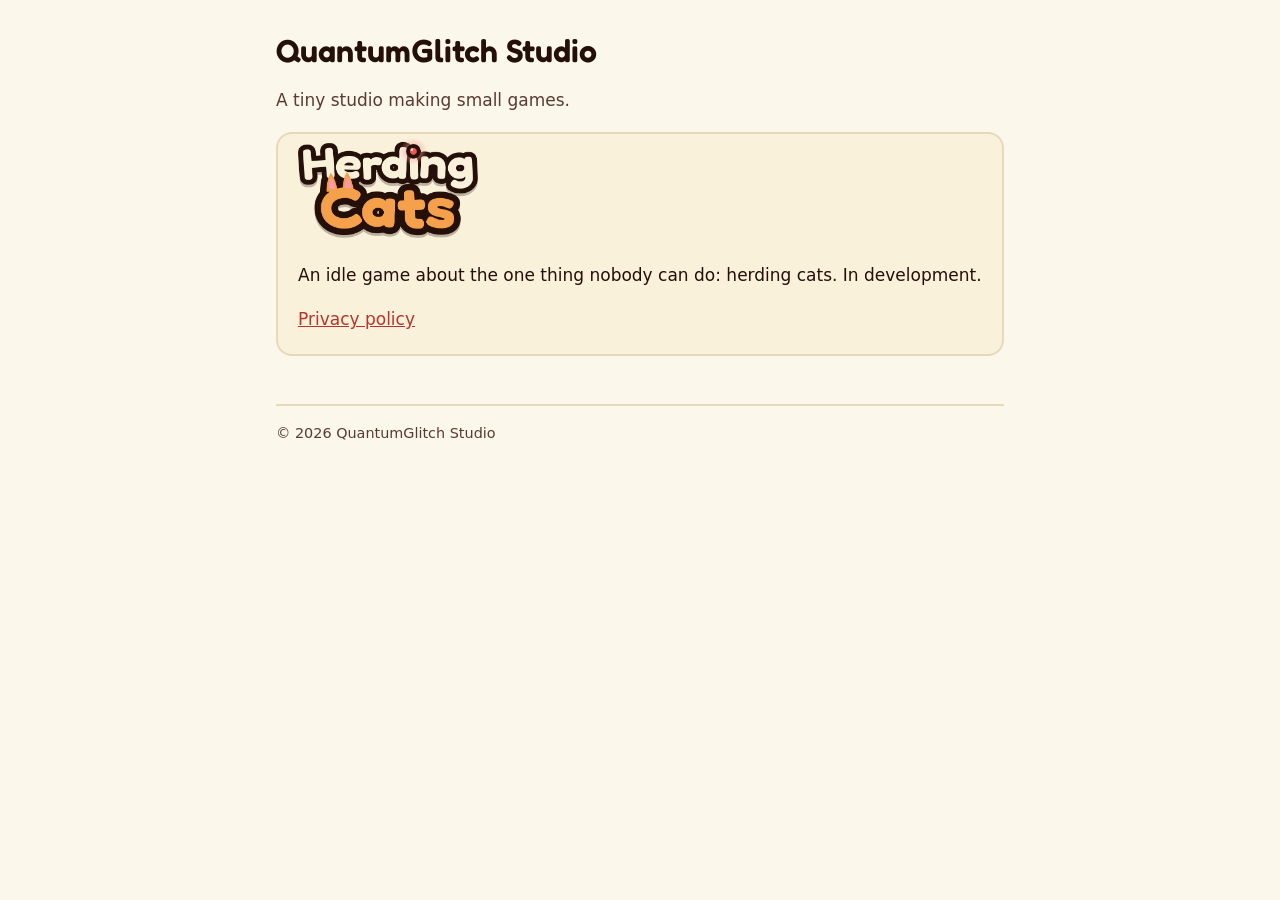
==== index.html @ 4d409274 "Studio page and the Herding Cats privacy policy Copied from site/ of the game repository. Static fil" ====
<!doctype html>
<html lang="en">
<head>
<meta charset="utf-8">
<meta name="viewport" content="width=device-width, initial-scale=1">
<title>QuantumGlitch Studio</title>
<meta name="description" content="QuantumGlitch Studio makes small, cozy games. Now: Herding Cats.">
<link rel="icon" type="image/png" href="assets/img/favicon-64.png">
<link rel="apple-touch-icon" href="assets/img/apple-touch-icon.png">
<link rel="stylesheet" href="assets/site.css">
</head>
<body>
<div class="wrap">
  <h1>QuantumGlitch Studio</h1>
  <p class="muted">A tiny studio making small games.</p>

  <div class="card">
    <header class="site">
      <img src="assets/img/herding-cats-logo-640.png" alt="Herding Cats" width="180" height="100">
    </header>
    <p>An idle game about the one thing nobody can do: herding cats. In development.</p>
    <p><a href="herding-cats/privacy/">Privacy policy</a></p>
  </div>

  <footer class="site">© 2026 QuantumGlitch Studio</footer>
</div>
</body>
</html>
---- assets/site.css ----
/* QuantumGlitch Studio site: palette from docs/style-bible.md (ink, cream, warm background, laser red) */
@font-face {
  font-family: "Fredoka";
  src: url("fonts/Fredoka-SemiBold.ttf") format("truetype");
  font-weight: 600;
  font-display: swap;
}

:root {
  --ink: #250F09;
  --ink-soft: #5b3a30;
  --bg: #FBF7EB;
  --panel: #F9F1DA;
  --line: #e8d9b8;
  --laser: #FA534E;
  --link: #b8322e;
}

@media (prefers-color-scheme: dark) {
  :root {
    --ink: #f6ead2;
    --ink-soft: #d8c4a4;
    --bg: #1f1512;
    --panel: #2b1e19;
    --line: #4a362c;
    --link: #ff8f86;
  }
}

* { box-sizing: border-box; }

html { -webkit-text-size-adjust: 100%; }

body {
  margin: 0;
  background: var(--bg);
  color: var(--ink);
  font: 17px/1.6 system-ui, -apple-system, "Segoe UI", Roboto, "Helvetica Neue", Arial, sans-serif;
}

.wrap { max-width: 760px; margin: 0 auto; padding: 32px 16px 64px; }

header.site { display: flex; align-items: center; gap: 16px; margin-bottom: 24px; flex-wrap: wrap; }
header.site img { width: 180px; height: auto; display: block; }
header.site .studio { font-family: "Fredoka", system-ui, sans-serif; font-weight: 600; color: var(--ink-soft); }

h1, h2 { font-family: "Fredoka", system-ui, sans-serif; font-weight: 600; line-height: 1.2; }
h1 { font-size: 2rem; margin: 0 0 4px; }
h2 { font-size: 1.3rem; margin: 32px 0 8px; }
h2::before { content: ""; display: inline-block; width: 10px; height: 10px; border-radius: 50%; background: var(--laser); box-shadow: 0 0 8px var(--laser); margin-right: 10px; vertical-align: middle; }

p, li { overflow-wrap: anywhere; }
a { color: var(--link); }
.muted { color: var(--ink-soft); }
.card { background: var(--panel); border: 2px solid var(--line); border-radius: 16px; padding: 4px 20px; margin: 16px 0; }
code { font-size: 0.92em; }

footer.site { margin-top: 48px; padding-top: 16px; border-top: 2px solid var(--line); font-size: 0.9rem; color: var(--ink-soft); }
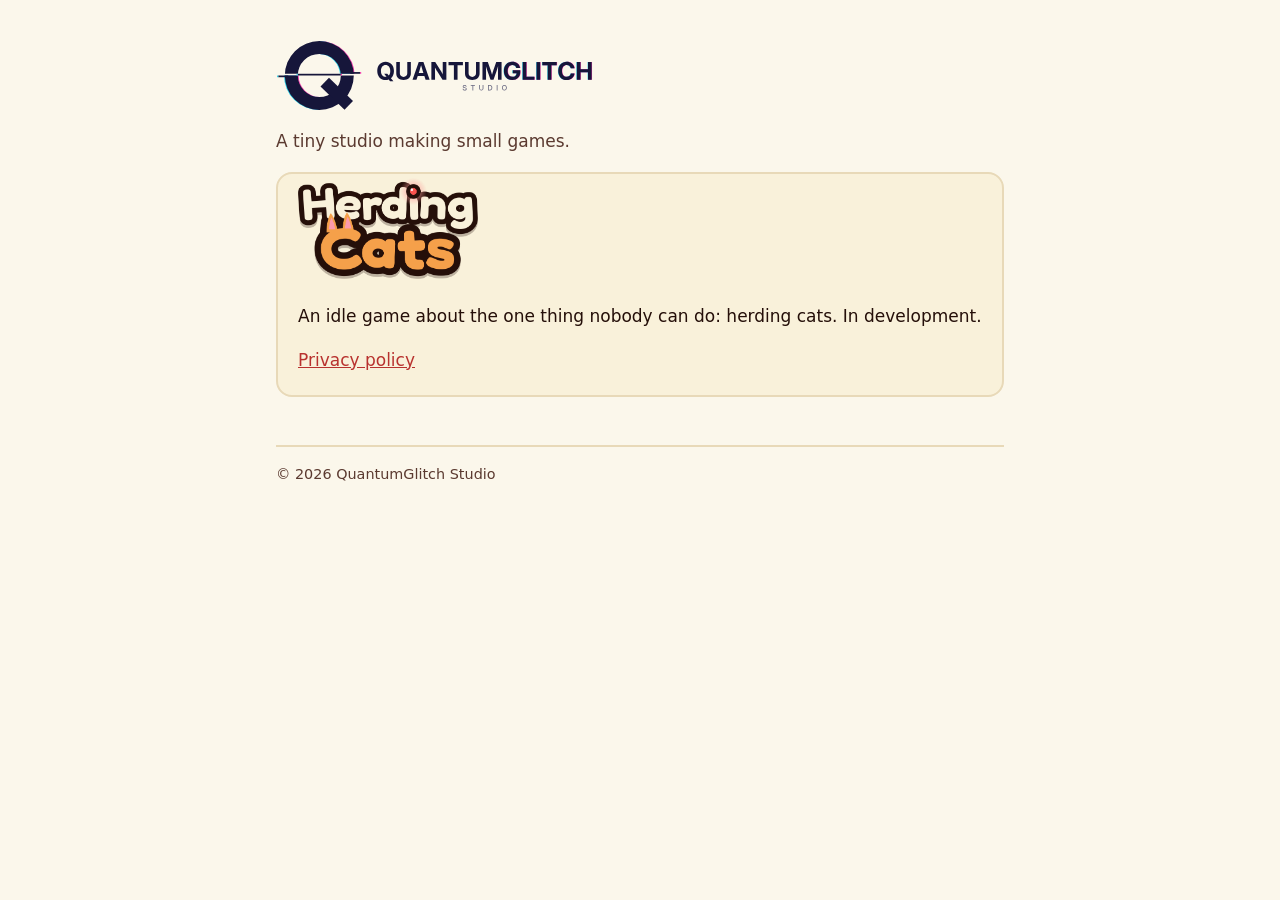
==== commit a23aa626: "Studio page: the QuantumGlitch Studio mark, favicons and link preview from the brand kit - The page " ====
--- a/index.html
+++ b/index.html
@@ -5,13 +5,28 @@
 <meta name="viewport" content="width=device-width, initial-scale=1">
 <title>QuantumGlitch Studio</title>
 <meta name="description" content="QuantumGlitch Studio makes small, cozy games. Now: Herding Cats.">
-<link rel="icon" type="image/png" href="assets/img/favicon-64.png">
-<link rel="apple-touch-icon" href="assets/img/apple-touch-icon.png">
+<link rel="icon" href="assets/img/studio/favicon.ico" sizes="32x32">
+<link rel="icon" href="assets/img/studio/favicon.svg" type="image/svg+xml">
+<link rel="apple-touch-icon" href="assets/img/studio/apple-touch-icon.png">
+<link rel="manifest" href="assets/img/studio/site.webmanifest">
+<meta property="og:type" content="website">
+<meta property="og:title" content="QuantumGlitch Studio">
+<meta property="og:description" content="QuantumGlitch Studio makes small, cozy games. Now: Herding Cats.">
+<meta property="og:url" content="https://quantumglitch-dev.github.io/">
+<meta property="og:image" content="https://quantumglitch-dev.github.io/assets/img/studio/og-image-1200x630.png">
+<meta property="og:image:width" content="1200">
+<meta property="og:image:height" content="630">
+<meta name="twitter:card" content="summary_large_image">
 <link rel="stylesheet" href="assets/site.css">
 </head>
 <body>
 <div class="wrap">
-  <h1>QuantumGlitch Studio</h1>
+  <h1 class="studio-logo">
+    <picture>
+      <source srcset="assets/img/studio/quantumglitch-logo-wide-light.svg" media="(prefers-color-scheme: dark)">
+      <img src="assets/img/studio/quantumglitch-logo-wide.svg" alt="QuantumGlitch Studio" width="320" height="71">
+    </picture>
+  </h1>
   <p class="muted">A tiny studio making small games.</p>
 
   <div class="card">
--- a/assets/site.css
+++ b/assets/site.css
@@ -56,3 +56,7 @@
 code { font-size: 0.92em; }
 
 footer.site { margin-top: 48px; padding-top: 16px; border-top: 2px solid var(--line); font-size: 0.9rem; color: var(--ink-soft); }
+
+/* studio logo in the page title (brand kit, D-166): the wide logo, at least 300 px wide, clear space around it */
+h1.studio-logo { margin: 8px 0 14px; }
+h1.studio-logo img { display: block; width: 320px; max-width: 100%; height: auto; }
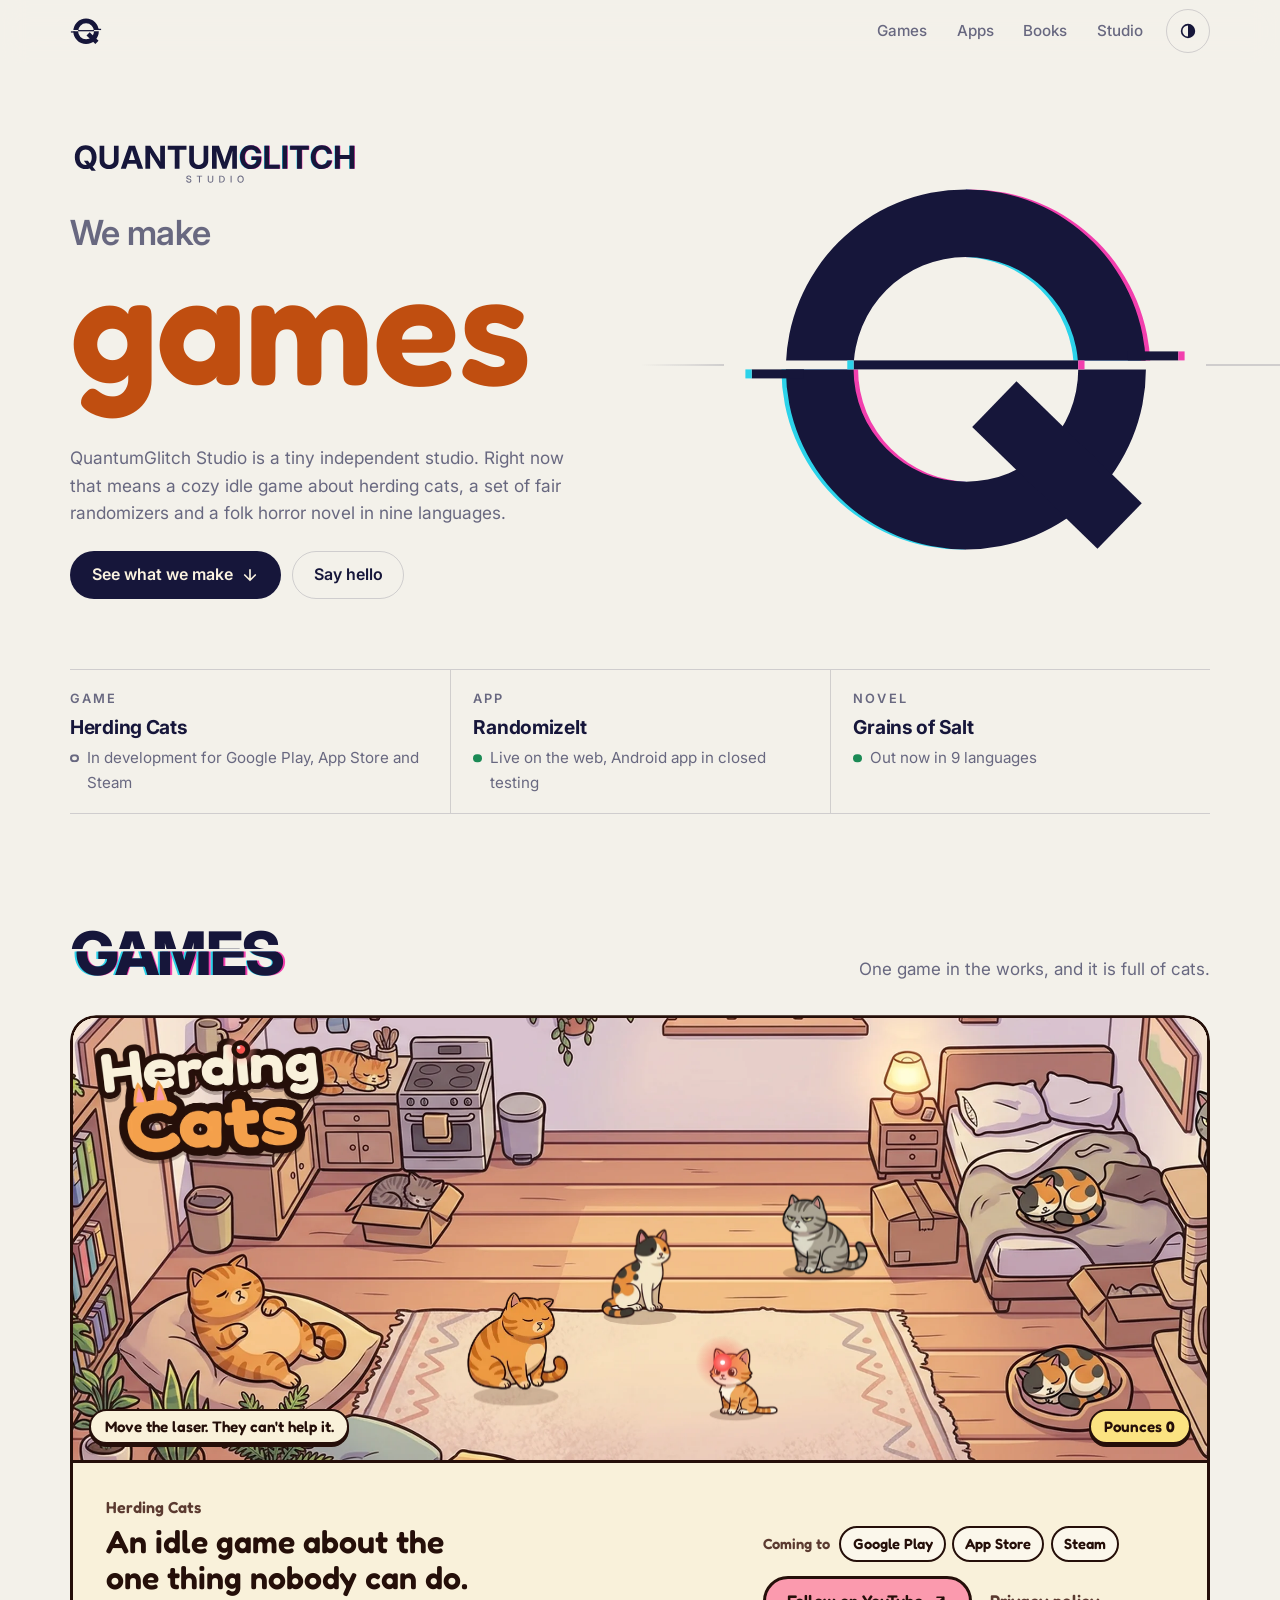
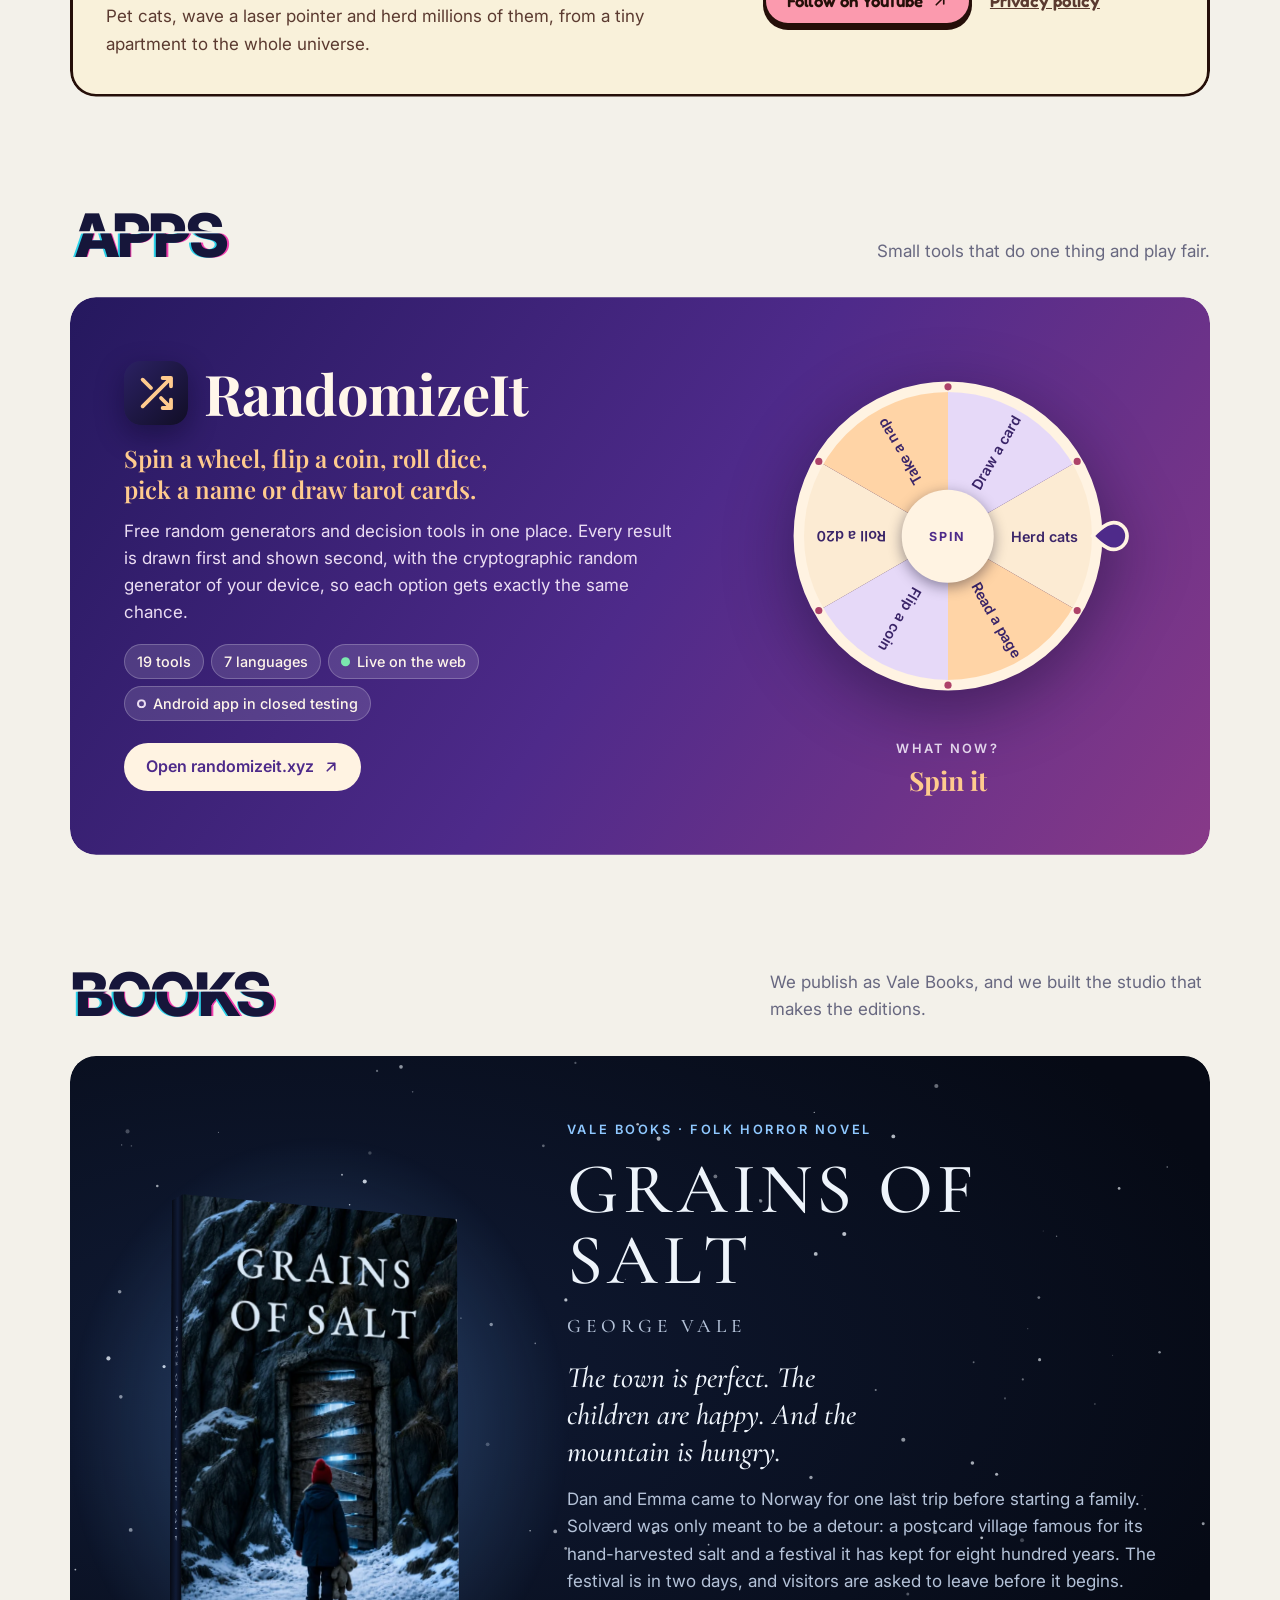
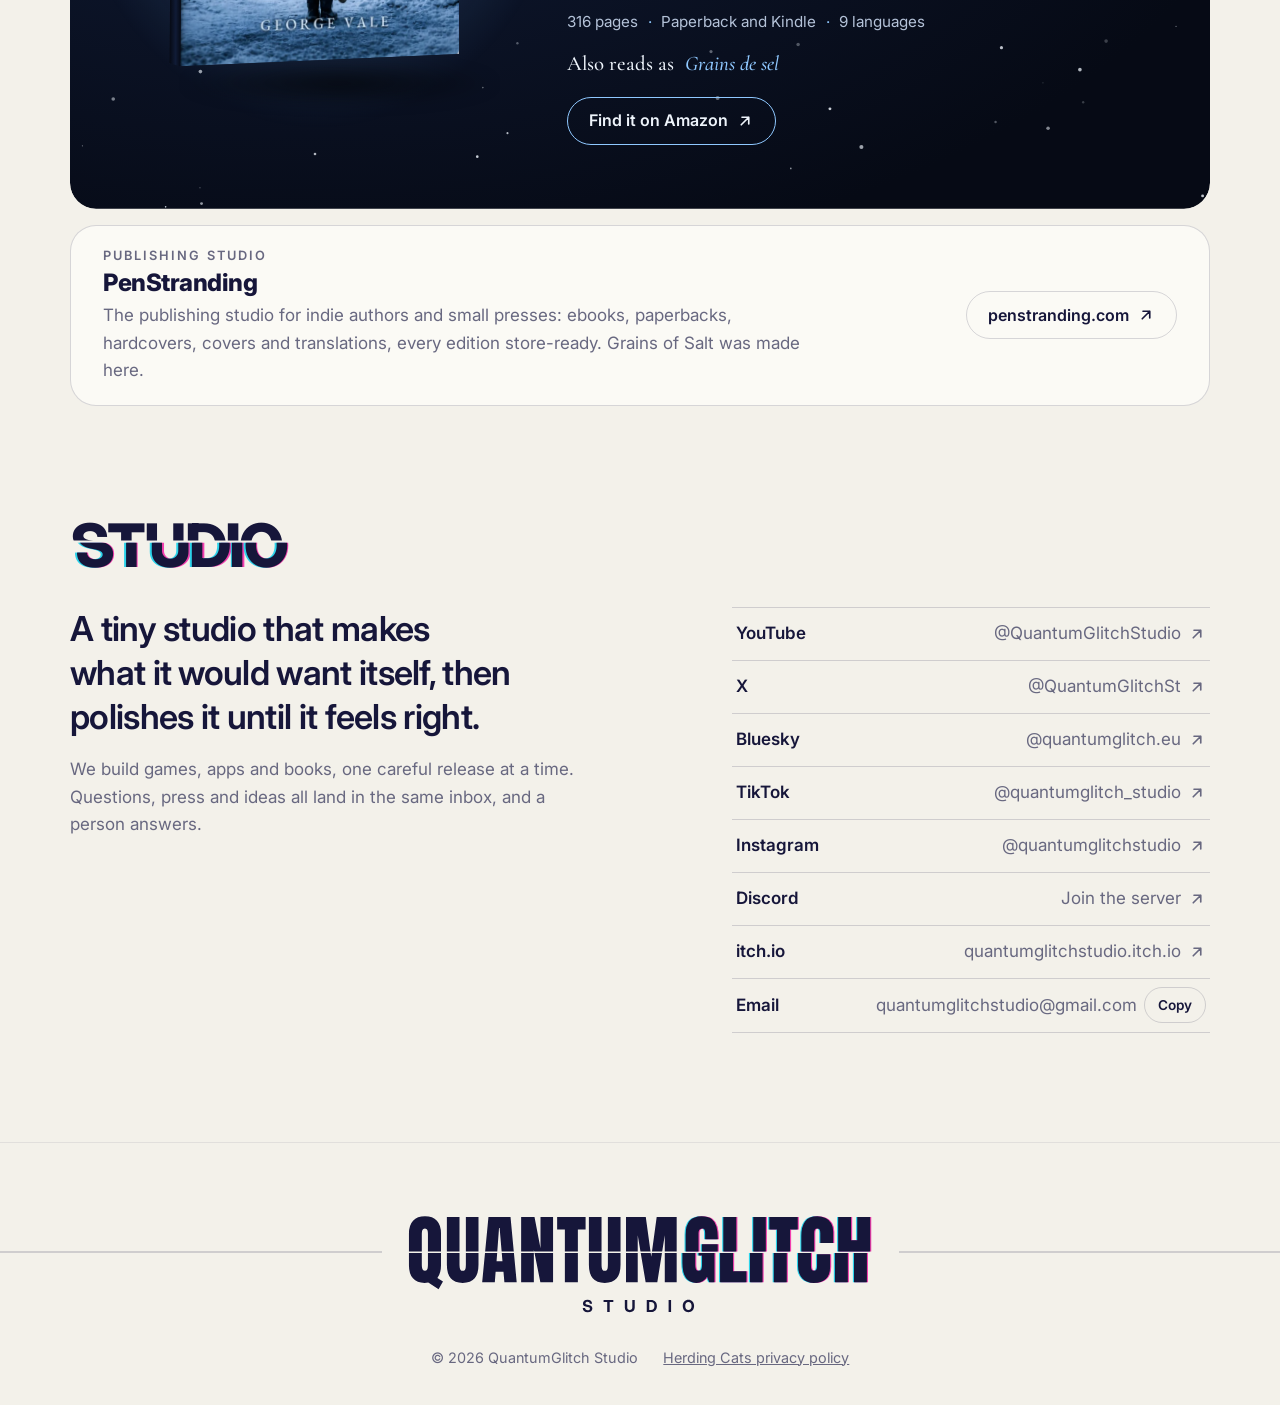
==== commit bd02282f: "Studio home page: games, apps and books The home page now shows everything the studio makes, each pr" ====
--- a/index.html
+++ b/index.html
@@ -3,41 +3,251 @@
 <head>
 <meta charset="utf-8">
 <meta name="viewport" content="width=device-width, initial-scale=1">
-<title>QuantumGlitch Studio</title>
-<meta name="description" content="QuantumGlitch Studio makes small, cozy games. Now: Herding Cats.">
+<title>QuantumGlitch Studio: games, apps and books</title>
+<meta name="description" content="QuantumGlitch Studio is a tiny independent studio making games, apps and books: the idle game Herding Cats, the RandomizeIt randomizers and the folk horror novel Grains of Salt.">
+<link rel="canonical" href="https://quantumglitch.eu/">
+<meta name="theme-color" content="#16163A" media="(prefers-color-scheme: dark)">
+<meta name="theme-color" content="#F3F1EA" media="(prefers-color-scheme: light)">
 <link rel="icon" href="assets/img/studio/favicon.ico" sizes="32x32">
 <link rel="icon" href="assets/img/studio/favicon.svg" type="image/svg+xml">
 <link rel="apple-touch-icon" href="assets/img/studio/apple-touch-icon.png">
 <link rel="manifest" href="assets/img/studio/site.webmanifest">
 <meta property="og:type" content="website">
-<meta property="og:title" content="QuantumGlitch Studio">
-<meta property="og:description" content="QuantumGlitch Studio makes small, cozy games. Now: Herding Cats.">
-<meta property="og:url" content="https://quantumglitch-dev.github.io/">
-<meta property="og:image" content="https://quantumglitch-dev.github.io/assets/img/studio/og-image-1200x630.png">
+<meta property="og:site_name" content="QuantumGlitch Studio">
+<meta property="og:title" content="QuantumGlitch Studio: games, apps and books">
+<meta property="og:description" content="A tiny independent studio. Now: the idle game Herding Cats, the RandomizeIt randomizers and the folk horror novel Grains of Salt.">
+<meta property="og:url" content="https://quantumglitch.eu/">
+<meta property="og:image" content="https://quantumglitch.eu/assets/img/studio/og-image-1200x630.png">
 <meta property="og:image:width" content="1200">
 <meta property="og:image:height" content="630">
 <meta name="twitter:card" content="summary_large_image">
-<link rel="stylesheet" href="assets/site.css">
+<link rel="preload" href="assets/home/fonts/inter-latin-var.woff2" as="font" type="font/woff2" crossorigin>
+<link rel="preload" href="assets/home/fonts/fredoka-latin-var.woff2" as="font" type="font/woff2" crossorigin>
+<link rel="stylesheet" href="assets/home/home.css">
+<script>
+(function(){var d=document.documentElement;d.classList.add('js');try{var t=localStorage.getItem('qg-theme');if(t==='light'||t==='dark')d.dataset.theme=t}catch(e){}if(matchMedia('(prefers-reduced-motion: reduce)').matches||location.hash==='#still')d.classList.add('calm')})();
+</script>
+<script type="application/ld+json">{"@context":"https://schema.org","@type":"Organization","name":"QuantumGlitch Studio","url":"https://quantumglitch.eu/","logo":"https://quantumglitch.eu/assets/img/studio/icon-512.png","email":"quantumglitchstudio@gmail.com","sameAs":["https://www.youtube.com/@QuantumGlitchStudio","https://x.com/QuantumGlitchSt","https://bsky.app/profile/quantumglitch.eu","https://www.tiktok.com/@quantumglitch_studio","https://www.instagram.com/quantumglitchstudio/","https://quantumglitchstudio.itch.io"]}</script>
 </head>
 <body>
-<div class="wrap">
-  <h1 class="studio-logo">
-    <picture>
-      <source srcset="assets/img/studio/quantumglitch-logo-wide-light.svg" media="(prefers-color-scheme: dark)">
-      <img src="assets/img/studio/quantumglitch-logo-wide.svg" alt="QuantumGlitch Studio" width="320" height="71">
-    </picture>
-  </h1>
-  <p class="muted">A tiny studio making small games.</p>
-
-  <div class="card">
-    <header class="site">
-      <img src="assets/img/herding-cats-logo-640.png" alt="Herding Cats" width="180" height="100">
-    </header>
-    <p>An idle game about the one thing nobody can do: herding cats. In development.</p>
-    <p><a href="herding-cats/privacy/">Privacy policy</a></p>
-  </div>
-
-  <footer class="site">© 2026 QuantumGlitch Studio</footer>
-</div>
+<a class="skip" href="#main">Skip to content</a>
+
+<header class="top" id="topbar">
+  <div class="wrap">
+    <a class="brand" href="#top" aria-label="QuantumGlitch Studio, back to top">
+      <svg viewBox="121.938 115.906 753.125 753.125" aria-hidden="true"><defs><clipPath id="sm-cut"><path d="M-500 -500H1500V470H-500Z M-500 500H1500V1500H-500Z"/></clipPath></defs><g clip-path="url(#sm-cut)"><path d="M200 500a300 300 0 1 0 600 0a300 300 0 1 0 -600 0ZM312.8 500a187.2 187.2 0 1 0 374.4 0a187.2 187.2 0 1 0 -374.4 0Z" fill-rule="evenodd"/><path d="M510.5 595.9L719.3 799L793.1 723L584.3 519.9Z"/></g><rect x="312.8" y="470" width="374.4" height="30"/><rect x="770" y="440" width="84" height="30"/><rect x="143" y="500" width="87" height="30"/></svg>
+    </a>
+    <nav class="nav" id="nav" aria-label="Sections">
+      <a href="#games">Games</a>
+      <a href="#apps">Apps</a>
+      <a href="#books">Books</a>
+      <a href="#studio">Studio</a>
+    </nav>
+    <button class="icon-btn theme-btn" id="theme" type="button" aria-label="Switch between the navy and the paper look">
+      <svg class="ico" viewBox="0 0 24 24" aria-hidden="true"><circle cx="12" cy="12" r="8.5"/><path d="M12 3.5v17a8.5 8.5 0 0 0 0-17z" fill="currentColor" stroke="none"/></svg>
+    </button>
+    <button class="icon-btn menu-btn" id="menu" type="button" aria-label="Menu" aria-expanded="false" aria-controls="nav">
+      <svg class="ico" viewBox="0 0 24 24" aria-hidden="true"><path d="M4 7h16M4 12h16M4 17h16"/></svg>
+    </button>
+  </div>
+</header>
+
+<main id="main">
+
+<section class="hero" id="top">
+  <div class="wrap hero-grid">
+    <div class="hero-copy">
+      <svg class="wordmark" viewBox="0 0 1828 292" role="img" aria-label="QuantumGlitch Studio"><g class="wm-cy" transform="translate(-3.2 0)"><path transform="translate(1065.5 181.1) scale(0.09766 -0.09766)" d="M772 -24C1158 -24 1432 232 1432 602V792H806V558H1131C1128 373 985 248 780 248C526 248 373 438 373 744C373 1051 525 1242 776 1242C954 1242 1077 1143 1110 991H1422C1384 1303 1109 1514 767 1514C365 1514 63 1220 63 744C63 284 350 -24 772 -24Z"/><path transform="translate(1215.1 181.1) scale(0.09766 -0.09766)" d="M111 0H1096V264H419V1490H111Z"/><path transform="translate(1328.8 181.1) scale(0.09766 -0.09766)" d="M419 1490H111V0H419Z"/><path transform="translate(1383.0 181.1) scale(0.09766 -0.09766)" d="M45 1226H497V0H805V1226H1256V1490H45Z"/><path transform="translate(1512.4 181.1) scale(0.09766 -0.09766)" d="M771 -24C1120 -24 1380 191 1427 523H1117C1079 348 951 248 775 248C521 248 373 441 373 744C373 1049 522 1242 775 1242C952 1242 1081 1141 1116 965H1427C1380 1298 1120 1514 771 1514C361 1514 63 1220 63 744C63 271 362 -24 771 -24Z"/><path transform="translate(1660.0 181.1) scale(0.09766 -0.09766)" d="M111 0H419V628H1052V0H1359V1490H1052V892H419V1490H111Z"/></g><g class="wm-mg" transform="translate(3.2 0)"><path transform="translate(1065.5 181.1) scale(0.09766 -0.09766)" d="M772 -24C1158 -24 1432 232 1432 602V792H806V558H1131C1128 373 985 248 780 248C526 248 373 438 373 744C373 1051 525 1242 776 1242C954 1242 1077 1143 1110 991H1422C1384 1303 1109 1514 767 1514C365 1514 63 1220 63 744C63 284 350 -24 772 -24Z"/><path transform="translate(1215.1 181.1) scale(0.09766 -0.09766)" d="M111 0H1096V264H419V1490H111Z"/><path transform="translate(1328.8 181.1) scale(0.09766 -0.09766)" d="M419 1490H111V0H419Z"/><path transform="translate(1383.0 181.1) scale(0.09766 -0.09766)" d="M45 1226H497V0H805V1226H1256V1490H45Z"/><path transform="translate(1512.4 181.1) scale(0.09766 -0.09766)" d="M771 -24C1120 -24 1380 191 1427 523H1117C1079 348 951 248 775 248C521 248 373 441 373 744C373 1049 522 1242 775 1242C952 1242 1081 1141 1116 965H1427C1380 1298 1120 1514 771 1514C361 1514 63 1220 63 744C63 271 362 -24 771 -24Z"/><path transform="translate(1660.0 181.1) scale(0.09766 -0.09766)" d="M111 0H419V628H1052V0H1359V1490H1052V892H419V1490H111Z"/></g><g class="wm-main" transform="translate(0.0 0)"><path transform="translate(24.0 181.1) scale(0.09766 -0.09766)" d="M765 -24C858 -24 946 -8 1026 22L1141 -124H1421L1214 133C1371 265 1468 476 1468 744C1468 1219 1166 1514 765 1514C364 1514 63 1219 63 744C63 272 364 -24 765 -24ZM646 512 842 255C817 250 792 248 765 248C535 248 373 428 373 744C373 1062 535 1242 765 1242C995 1242 1158 1062 1158 744C1158 572 1110 440 1029 355L906 512Z"/><path transform="translate(175.9 181.1) scale(0.09766 -0.09766)" d="M721 -24C1093 -24 1335 197 1335 519V1490H1034V544C1034 368 911 242 721 242C532 242 409 369 409 544V1490H108V519C108 196 349 -24 721 -24Z"/><path transform="translate(319.1 181.1) scale(0.09766 -0.09766)" d="M9 0H341L449 325H1006L1110 0H1451L928 1490H532ZM532 571 583 725C631 877 677 1029 731 1214C784 1029 830 877 876 725L926 571Z"/><path transform="translate(464.2 181.1) scale(0.09766 -0.09766)" d="M111 0H419V691C419 755 418 882 412 1038C496 887 572 758 615 690L1049 0H1374V1490H1067V753C1067 690 1068 567 1072 452C1013 559 949 672 914 728L435 1490H111Z"/><path transform="translate(611.6 181.1) scale(0.09766 -0.09766)" d="M45 1226H497V0H805V1226H1256V1490H45Z"/><path transform="translate(741.1 181.1) scale(0.09766 -0.09766)" d="M721 -24C1093 -24 1335 197 1335 519V1490H1034V544C1034 368 911 242 721 242C532 242 409 369 409 544V1490H108V519C108 196 349 -24 721 -24Z"/><path transform="translate(884.3 181.1) scale(0.09766 -0.09766)" d="M111 0H413V708C413 807 408 974 404 1132C455 965 505 800 536 708L791 0H1041L1293 708C1325 803 1377 979 1428 1153C1424 989 1418 812 1418 708V0H1719V1490H1270L1027 796C1000 708 953 551 917 423C881 551 834 708 806 796L560 1490H111Z"/><path transform="translate(1065.5 181.1) scale(0.09766 -0.09766)" d="M772 -24C1158 -24 1432 232 1432 602V792H806V558H1131C1128 373 985 248 780 248C526 248 373 438 373 744C373 1051 525 1242 776 1242C954 1242 1077 1143 1110 991H1422C1384 1303 1109 1514 767 1514C365 1514 63 1220 63 744C63 284 350 -24 772 -24Z"/><path transform="translate(1215.1 181.1) scale(0.09766 -0.09766)" d="M111 0H1096V264H419V1490H111Z"/><path transform="translate(1328.8 181.1) scale(0.09766 -0.09766)" d="M419 1490H111V0H419Z"/><path transform="translate(1383.0 181.1) scale(0.09766 -0.09766)" d="M45 1226H497V0H805V1226H1256V1490H45Z"/><path transform="translate(1512.4 181.1) scale(0.09766 -0.09766)" d="M771 -24C1120 -24 1380 191 1427 523H1117C1079 348 951 248 775 248C521 248 373 441 373 744C373 1049 522 1242 775 1242C952 1242 1081 1141 1116 965H1427C1380 1298 1120 1514 771 1514C361 1514 63 1220 63 744C63 271 362 -24 771 -24Z"/><path transform="translate(1660.0 181.1) scale(0.09766 -0.09766)" d="M111 0H419V628H1052V0H1359V1490H1052V892H419V1490H111Z"/></g><g class="wm-sub"><path transform="translate(729.9 268.5) scale(0.02930 -0.02930)" d="M652 -24C990 -24 1209 152 1209 420C1209 633 1071 762 772 833L611 871C406 920 326 982 326 1090C326 1225 453 1320 633 1320C821 1320 943 1215 954 1044H1169C1160 1335 957 1514 636 1514C316 1514 105 1341 105 1079C105 873 237 748 538 677L701 638C908 589 987 523 987 408C987 263 854 170 652 170C429 170 298 286 297 483H75C75 168 295 -24 652 -24Z"/><path transform="translate(797.5 268.5) scale(0.02930 -0.02930)" d="M48 1295H523V0H746V1295H1219V1490H48Z"/><path transform="translate(864.6 268.5) scale(0.02930 -0.02930)" d="M720 -24C1078 -24 1312 199 1312 510V1490H1091V528C1091 324 950 177 720 177C491 177 350 324 350 528V1490H129V510C129 199 362 -24 720 -24Z"/><path transform="translate(936.8 268.5) scale(0.02930 -0.02930)" d="M618 0C1073 0 1339 284 1339 747C1339 1208 1072 1490 633 1490H136V0ZM358 193V1297H619C951 1297 1116 1092 1116 747C1116 400 951 193 604 193Z"/><path transform="translate(1008.4 268.5) scale(0.02930 -0.02930)" d="M358 1490H136V0H358Z"/><path transform="translate(1052.9 268.5) scale(0.02930 -0.02930)" d="M766 -24C1163 -24 1452 288 1452 744C1452 1202 1163 1514 766 1514C369 1514 81 1202 81 744C81 289 369 -24 766 -24ZM766 179C509 179 304 381 304 744C304 1109 509 1311 766 1311C1023 1311 1229 1109 1229 744C1229 381 1023 179 766 179Z"/></g></svg>
+      <h1 class="hero-title">
+        <span class="sr">We make games, apps and books.</span>
+        <span class="ht-pre" aria-hidden="true">We make</span>
+        <span class="swap" aria-hidden="true"><span class="sw sw-games on">games</span><span class="sw sw-apps">apps</span><span class="sw sw-books">books</span></span>
+        <span class="ht-all" aria-hidden="true">games, apps and books.</span>
+      </h1>
+      <p class="lead">QuantumGlitch Studio is a tiny independent studio. Right now that means a cozy idle game about herding cats, a set of fair randomizers and a folk horror novel in nine languages.</p>
+      <div class="cta">
+        <a class="btn btn-solid" href="#games">See what we make <svg class="ico" viewBox="0 0 24 24" aria-hidden="true"><path d="M12 5v14M5 12l7 7 7-7"/></svg></a>
+        <a class="btn btn-line" href="#studio">Say hello</a>
+      </div>
+    </div>
+    <div class="hero-mark" id="heroMark">
+      <svg class="qmark" id="qmark" viewBox="123.5 191 750 618" role="img" aria-label="The QuantumGlitch Studio mark: a letter Q cut by a glitch slice">
+        <defs>
+          <clipPath id="q-up"><rect x="-600" y="-600" width="2200" height="1085"/></clipPath>
+          <clipPath id="q-dn"><rect x="-600" y="500" width="2200" height="1100"/></clipPath>
+          <clipPath id="q-tr"><rect x="500" y="-600" width="1100" height="1085"/></clipPath>
+          <clipPath id="q-bl"><rect x="-600" y="500" width="1100" height="1100"/></clipPath>
+          <g id="q-shape"><path d="M200 500a300 300 0 1 0 600 0a300 300 0 1 0 -600 0ZM312.8 500a187.2 187.2 0 1 0 374.4 0a187.2 187.2 0 1 0 -374.4 0Z" fill-rule="evenodd"/><path d="M510.48 595.86L719.28 798.96L793.12 723.04L584.32 519.94Z"/></g>
+        </defs>
+        <g class="q-top">
+          <g clip-path="url(#q-tr)"><use href="#q-shape" class="q-mg" x="7.5"/><use href="#q-shape" class="q-cy" x="-7.5"/></g>
+          <g clip-path="url(#q-up)"><use href="#q-shape" class="q-fill"/></g>
+          <rect class="q-fill" x="770" y="470" width="84" height="15"/><rect class="q-mg" x="854" y="470" width="10.5" height="15"/>
+        </g>
+        <g class="q-bot">
+          <g clip-path="url(#q-bl)"><use href="#q-shape" class="q-mg" x="7.5"/><use href="#q-shape" class="q-cy" x="-7.5"/></g>
+          <g clip-path="url(#q-dn)"><use href="#q-shape" class="q-fill"/></g>
+          <rect class="q-fill" x="143" y="500" width="87" height="15"/><rect class="q-cy" x="132.5" y="500" width="10.5" height="15"/>
+        </g>
+        <g class="q-bar"><rect class="q-fill" x="312.8" y="485" width="374.4" height="15"/><rect class="q-cy" x="302.3" y="485" width="10.5" height="15"/><rect class="q-mg" x="687.2" y="485" width="10.5" height="15"/></g>
+      </svg>
+    </div>
+  </div>
+
+  <div class="wrap">
+    <nav class="now" aria-label="What is shipping now">
+      <div class="now-grid">
+        <a href="#games"><span class="k">Game</span><span class="n">Herding Cats</span><span class="s"><i class="dot dev"></i>In development for Google Play, App Store and Steam</span></a>
+        <a href="#apps"><span class="k">App</span><span class="n">RandomizeIt</span><span class="s"><i class="dot"></i>Live on the web, Android app in closed testing</span></a>
+        <a href="#books"><span class="k">Novel</span><span class="n">Grains of Salt</span><span class="s"><i class="dot"></i>Out now in 9 languages</span></a>
+      </div>
+    </nav>
+  </div>
+</section>
+
+<section class="world" id="games">
+  <div class="wrap">
+    <div class="world-head">
+      <h2 class="slice rv" data-t="Games">Games</h2>
+      <p>One game in the works, and it is full of cats.</p>
+    </div>
+    <article class="win hc rv">
+      <div class="hc-scene" id="hcScene">
+        <img class="hc-room" loading="lazy" decoding="async" src="assets/home/img/hc-room.webp" width="2560" height="827" alt="A cozy cartoon apartment seen from above: a kitchen corner, a bed, a rug, a cat tree and cats asleep everywhere.">
+        <canvas class="hc-canvas" id="hcCanvas" aria-hidden="true"></canvas>
+        <img class="hc-logo" loading="lazy" decoding="async" src="assets/home/img/hc-logo.webp" width="640" height="357" alt="Herding Cats">
+        <span class="chip chip-hint" id="hcHint">Move the laser. They can't help it.</span>
+        <span class="chip chip-count" aria-hidden="true">Pounces <b id="hcCount">0</b></span>
+      </div>
+      <div class="hc-info">
+        <div>
+          <p class="hc-k">Herding Cats</p>
+          <h3>An idle game about the one thing nobody can do.</h3>
+          <p class="t">Pet cats, wave a laser pointer and herd millions of them, from a tiny apartment to the whole universe.</p>
+        </div>
+        <div class="hc-side">
+          <ul class="plats" aria-label="Platforms"><li>Coming to</li><li>Google Play</li><li>App Store</li><li>Steam</li></ul>
+          <div class="hc-links">
+            <a class="btn-hc" href="https://www.youtube.com/@QuantumGlitchStudio" target="_blank" rel="noopener">Follow on YouTube <svg class="ico" viewBox="0 0 24 24" aria-hidden="true"><path d="M7 17 17 7M8 7h9v9"/></svg></a>
+            <a class="plain" href="herding-cats/privacy/">Privacy policy</a>
+          </div>
+        </div>
+      </div>
+    </article>
+  </div>
+</section>
+
+<section class="world" id="apps">
+  <div class="wrap">
+    <div class="world-head">
+      <h2 class="slice rv" data-t="Apps">Apps</h2>
+      <p>Small tools that do one thing and play fair.</p>
+    </div>
+    <article class="win rz rv">
+      <div class="rz-text">
+        <div class="rz-id">
+          <svg class="rz-icon" viewBox="0 0 48 48" aria-hidden="true"><defs><linearGradient id="rz-sky" x1="0" y1="0" x2="1" y2="1"><stop offset="0" stop-color="#2b2163"/><stop offset="1" stop-color="#110e26"/></linearGradient></defs><rect width="48" height="48" rx="11" fill="url(#rz-sky)"/><path d="M16 3h5v5M4 20L21 3M21 16v5h-5M15 15l6 6M4 4l5 5" transform="translate(9 9) scale(1.25)" fill="none" stroke="#ffcb8e" stroke-width="2.3" stroke-linecap="round" stroke-linejoin="round"/></svg>
+          <h3>RandomizeIt</h3>
+        </div>
+        <p class="rz-tag">Spin a wheel, flip a coin, roll dice, pick a name or draw tarot cards.</p>
+        <p class="t">Free random generators and decision tools in one place. Every result is drawn first and shown second, with the cryptographic random generator of your device, so each option gets exactly the same chance.</p>
+        <ul class="rz-pills">
+          <li>19 tools</li>
+          <li>7 languages</li>
+          <li><i class="dot"></i>Live on the web</li>
+          <li><i class="dot dev"></i>Android app in closed testing</li>
+        </ul>
+        <a class="btn btn-rz" href="https://randomizeit.xyz" target="_blank" rel="noopener">Open randomizeit.xyz <svg class="ico" viewBox="0 0 24 24" aria-hidden="true"><path d="M7 17 17 7M8 7h9v9"/></svg></a>
+      </div>
+      <div class="rz-play">
+        <div class="wheel-box" id="wheelBox">
+          <svg class="wheel" viewBox="-124 -124 248 248" role="img" aria-label="A wheel with six options">
+            <g class="wheel-rot" id="wheelRot"></g>
+            <path class="w-ptr" d="M120 0c0 5-4 9-9 9-6 0-14-9-14-9s8-9 14-9c5 0 9 4 9 9z" style="transform-origin:111px 0"/>
+          </svg>
+          <button class="wheel-btn" id="wheelBtn" type="button">SPIN</button>
+        </div>
+        <p class="rz-res" aria-live="polite"><span class="k" id="wheelK">What now?</span><span class="v" id="wheelV">Spin it</span></p>
+      </div>
+    </article>
+  </div>
+</section>
+
+<section class="world" id="books">
+  <div class="wrap">
+    <div class="world-head">
+      <h2 class="slice rv" data-t="Books">Books</h2>
+      <p>We publish as Vale Books, and we built the studio that makes the editions.</p>
+    </div>
+    <article class="win bk rv" id="bk">
+      <canvas class="salt" id="salt" aria-hidden="true"></canvas>
+      <div class="book" id="book">
+        <div class="book-3d">
+          <span class="book-back" aria-hidden="true"></span>
+          <span class="book-pages" aria-hidden="true"></span>
+          <span class="book-spine" aria-hidden="true">Grains of Salt · George Vale</span>
+          <img class="book-front" loading="lazy" decoding="async" src="assets/home/img/grains-of-salt.webp" width="815" height="1221" alt="Cover of Grains of Salt by George Vale: a child in a red hat, holding a teddy bear, stands in the snow before a boarded-up door in a cliff with cold light behind the planks.">
+        </div>
+        <span class="book-shadow" aria-hidden="true"></span>
+      </div>
+      <div class="bk-copy">
+        <p class="bk-k">Vale Books · folk horror novel</p>
+        <h3>Grains of Salt</h3>
+        <p class="bk-by">George Vale</p>
+        <p class="bk-q">The town is perfect. The children are happy. And the mountain is hungry.</p>
+        <p class="t">Dan and Emma came to Norway for one last trip before starting a family. Solværd was only meant to be a detour: a postcard village famous for its hand-harvested salt and a festival it has kept for eight hundred years. The festival is in two days, and visitors are asked to leave before it begins.</p>
+        <ul class="bk-meta"><li>316 pages</li><li>Paperback and Kindle</li><li>9 languages</li></ul>
+        <p class="langs"><span aria-hidden="true">Also reads as</span><span class="lang-swap" aria-hidden="true"><span class="lw on">Salzkörner</span><span class="lw">Grains de sel</span><span class="lw">Granelli di sale</span><span class="lw">Granos de sal</span></span><span class="sr">Also published in German as Salzkörner, in French as Grains de sel, in Italian as Granelli di sale and in Spanish as Granos de sal.</span></p>
+        <a class="btn btn-line btn-bk" href="https://www.amazon.com/dp/8398384697" target="_blank" rel="noopener">Find it on Amazon <svg class="ico" viewBox="0 0 24 24" aria-hidden="true"><path d="M7 17 17 7M8 7h9v9"/></svg></a>
+      </div>
+    </article>
+    <article class="pen rise rv">
+      <div>
+        <p class="k">Publishing studio</p>
+        <h3>PenStranding</h3>
+        <p class="t">The publishing studio for indie authors and small presses: ebooks, paperbacks, hardcovers, covers and translations, every edition store-ready. Grains of Salt was made here.</p>
+      </div>
+      <a class="btn btn-line" href="https://penstranding.com" target="_blank" rel="noopener">penstranding.com <svg class="ico" viewBox="0 0 24 24" aria-hidden="true"><path d="M7 17 17 7M8 7h9v9"/></svg></a>
+    </article>
+  </div>
+</section>
+
+<section class="about" id="studio">
+  <div class="wrap">
+    <h2 class="slice rv" data-t="Studio">Studio</h2>
+    <div class="about-grid">
+      <div class="rise rv">
+        <p class="big">A tiny studio that makes what it would want itself, then polishes it until it feels right.</p>
+        <p class="t">We build games, apps and books, one careful release at a time. Questions, press and ideas all land in the same inbox, and a person answers.</p>
+      </div>
+      <div class="rise rv">
+        <ul class="links">
+          <li><a href="https://www.youtube.com/@QuantumGlitchStudio" target="_blank" rel="noopener"><span class="k">YouTube</span><span class="v">@QuantumGlitchStudio <svg class="ico" viewBox="0 0 24 24" aria-hidden="true"><path d="M7 17 17 7M8 7h9v9"/></svg></span></a></li>
+          <li><a href="https://x.com/QuantumGlitchSt" target="_blank" rel="noopener"><span class="k">X</span><span class="v">@QuantumGlitchSt <svg class="ico" viewBox="0 0 24 24" aria-hidden="true"><path d="M7 17 17 7M8 7h9v9"/></svg></span></a></li>
+          <li><a href="https://bsky.app/profile/quantumglitch.eu" target="_blank" rel="noopener"><span class="k">Bluesky</span><span class="v">@quantumglitch.eu <svg class="ico" viewBox="0 0 24 24" aria-hidden="true"><path d="M7 17 17 7M8 7h9v9"/></svg></span></a></li>
+          <li><a href="https://www.tiktok.com/@quantumglitch_studio" target="_blank" rel="noopener"><span class="k">TikTok</span><span class="v">@quantumglitch_studio <svg class="ico" viewBox="0 0 24 24" aria-hidden="true"><path d="M7 17 17 7M8 7h9v9"/></svg></span></a></li>
+          <li><a href="https://www.instagram.com/quantumglitchstudio/" target="_blank" rel="noopener"><span class="k">Instagram</span><span class="v">@quantumglitchstudio <svg class="ico" viewBox="0 0 24 24" aria-hidden="true"><path d="M7 17 17 7M8 7h9v9"/></svg></span></a></li>
+          <li><a href="https://discord.gg/QPVEnNxFpX" target="_blank" rel="noopener"><span class="k">Discord</span><span class="v">Join the server <svg class="ico" viewBox="0 0 24 24" aria-hidden="true"><path d="M7 17 17 7M8 7h9v9"/></svg></span></a></li>
+          <li><a href="https://quantumglitchstudio.itch.io" target="_blank" rel="noopener"><span class="k">itch.io</span><span class="v">quantumglitchstudio.itch.io <svg class="ico" viewBox="0 0 24 24" aria-hidden="true"><path d="M7 17 17 7M8 7h9v9"/></svg></span></a></li>
+          <li><div class="row"><span class="k">Email</span><span class="v"><span id="mail">quantumglitchstudio@gmail.com</span> <button class="copy" id="copyMail" type="button">Copy</button></span></div></li>
+        </ul>
+      </div>
+    </div>
+  </div>
+</section>
+
+</main>
+
+<footer class="foot">
+  <div class="wrap">
+    <div class="foot-mark">
+      <img class="for-dark" loading="lazy" decoding="async" src="assets/home/img/wordmark5-light.svg" width="1445" height="303" alt="QuantumGlitch Studio">
+      <img class="for-light" loading="lazy" decoding="async" src="assets/home/img/wordmark5-dark.svg" width="1445" height="303" alt="QuantumGlitch Studio">
+    </div>
+    <p class="foot-row"><span>© 2026 QuantumGlitch Studio</span><a href="herding-cats/privacy/">Herding Cats privacy policy</a></p>
+  </div>
+</footer>
+
+<script src="assets/home/home.js" defer></script>
 </body>
 </html>
--- a/assets/home/home.css
+++ b/assets/home/home.css
@@ -0,0 +1,340 @@
+/* QuantumGlitch Studio, home page.
+   Fonts are served from this site (latin subsets, SIL Open Font License 1.1, see fonts/OFL-*.txt). */
+@font-face{font-family:"Inter";font-style:normal;font-weight:400 800;font-display:swap;src:url(fonts/inter-latin-var.woff2) format("woff2")}
+@font-face{font-family:"Fredoka";font-style:normal;font-weight:500 700;font-display:swap;src:url(fonts/fredoka-latin-var.woff2) format("woff2")}
+@font-face{font-family:"Playfair Display";font-style:normal;font-weight:600 700;font-display:swap;src:url(fonts/playfair-latin-var.woff2) format("woff2")}
+@font-face{font-family:"Cormorant Garamond";font-style:normal;font-weight:500 600;font-display:swap;src:url(fonts/cormorant-latin-var.woff2) format("woff2")}
+@font-face{font-family:"Cormorant Garamond";font-style:italic;font-weight:500;font-display:swap;src:url(fonts/cormorant-italic-latin-var.woff2) format("woff2")}
+
+/* Layout: a navy studio frame crossed by one hairline, the slice of the studio mark.
+   Each product is a "world" window in its own art style, opened along that line. */
+:root{
+  /* studio frame, navy set (brand kit) */
+  --ground:#16163A; --ground-2:#1C1C47; --ink:#FBF3E0; --ink-2:#C9C9D8;
+  --hair:rgba(251,243,224,.17); --hair-2:rgba(251,243,224,.08);
+  --mark:#FBF3E0; --cy:#2CD3EA; --mg:#F23FAE; --on-mg:#FFFFFF;
+  --btn:#FBF3E0; --btn-ink:#16163A; --live:#6FE3A5;
+  --w-games:#FFB35A; --w-apps:#FFCB8E; --w-books:#AFD9FF;
+  --on-dark:block; --on-light:none;
+  /* Herding Cats world (the game's style bible) */
+  --hc-line:#250F09; --hc-cream:#F9F1DA; --hc-warm:#FBF7EB; --hc-soft:#5B3A30;
+  --hc-pink:#FB9AAE; --hc-mint:#9CDDB5; --hc-yellow:#FBE381; --hc-laser:#FA534E; --hc-glow:#FD9E9A;
+  --hc-shade:rgba(60,28,12,.2);
+  /* RandomizeIt world */
+  --rz-a:#25185E; --rz-b:#4E2A8A; --rz-c:#8A3A88; --rz-d:#AD4269; --rz-night:#110E26;
+  --rz-peach:#FFCB8E; --rz-ink:#FFF6EA; --rz-ink-2:#EBDDF3; --rz-cream:#FFF3E2; --rz-plum:#3A2468;
+  --rz-s0:#FCEBD3; --rz-s1:#FFD4A6; --rz-s2:#E6D9F8; --rz-glass:rgba(255,255,255,.13); --rz-edge:rgba(255,255,255,.22);
+  --rz-shadow:rgba(8,5,30,.42); --rz-live:#7BE8AE;
+  /* Vale Books world */
+  --bk-night:#060A15; --bk-deep:#101B36; --bk-ice:#8FC8FF; --bk-snow:#EEF4FB; --bk-snow-2:#B4C2D8;
+  --bk-glow:rgba(111,183,255,.34); --bk-shadow:rgba(0,0,0,.6);
+  /* type */
+  --f-studio:"Inter",system-ui,-apple-system,"Segoe UI",Roboto,"Helvetica Neue",Arial,sans-serif;
+  --f-game:"Fredoka","Baloo 2","Nunito",ui-rounded,"Arial Rounded MT Bold",system-ui,sans-serif;
+  --f-app:"Playfair Display","Iowan Old Style","Palatino Linotype",Georgia,serif;
+  --f-book:"Cormorant Garamond","Iowan Old Style","Palatino Linotype",Georgia,serif;
+  --t-hero:clamp(4.4rem,12.5vw,10.5rem); --t-h2:clamp(2.2rem,4.8vw,3.75rem); --t-h3:clamp(1.45rem,2.5vw,2.05rem);
+  --t-lead:clamp(1.06rem,1.35vw,1.22rem); --t-small:.8rem;
+  --wrap:1180px; --r:26px; --ease:cubic-bezier(.2,.8,.2,1);
+  color-scheme:dark;
+}
+@media (prefers-color-scheme: light){
+  :root:not([data-theme="dark"]){
+    --ground:#F3F1EA; --ground-2:#FBFAF5; --ink:#16163A; --ink-2:#686880;
+    --hair:rgba(22,22,58,.16); --hair-2:rgba(22,22,58,.08);
+    --mark:#16163A; --btn:#16163A; --btn-ink:#FBF3E0; --live:#1B8A55;
+    --w-games:#C04E10; --w-apps:#5538D2; --w-books:#1D4F91;
+    --on-dark:none; --on-light:block; color-scheme:light;
+  }
+}
+:root[data-theme="light"]{
+  --ground:#F3F1EA; --ground-2:#FBFAF5; --ink:#16163A; --ink-2:#686880;
+  --hair:rgba(22,22,58,.16); --hair-2:rgba(22,22,58,.08);
+  --mark:#16163A; --btn:#16163A; --btn-ink:#FBF3E0; --live:#1B8A55;
+  --w-games:#C04E10; --w-apps:#5538D2; --w-books:#1D4F91;
+  --on-dark:none; --on-light:block; color-scheme:light;
+}
+
+*,*::before,*::after{box-sizing:border-box}
+html{scroll-behavior:smooth;-webkit-text-size-adjust:100%}
+body{margin:0;background:var(--ground);color:var(--ink);font:400 1.0625rem/1.6 var(--f-studio);font-optical-sizing:auto;overflow-x:clip;-webkit-font-smoothing:antialiased;text-rendering:optimizeLegibility}
+body::before{content:"";position:fixed;inset:0 0 auto;height:env(safe-area-inset-top,0px);z-index:60;background:var(--ground)}
+img,svg,canvas{max-width:100%}
+a{color:inherit}
+p{margin:0}
+:focus-visible{outline:2px solid var(--cy);outline-offset:3px;border-radius:6px}
+::selection{background:var(--mg);color:var(--on-mg)}
+.wrap{max-width:var(--wrap);margin-inline:auto;padding-left:max(20px,env(safe-area-inset-left,0px));padding-right:max(20px,env(safe-area-inset-right,0px))}
+.sr{position:absolute;width:1px;height:1px;overflow:hidden;clip-path:inset(50%);white-space:nowrap}
+.skip{position:absolute;left:12px;top:-60px;z-index:80;background:var(--btn);color:var(--btn-ink);padding:.6rem 1rem;border-radius:999px;font-weight:600}
+.skip:focus{top:calc(env(safe-area-inset-top,0px) + 10px)}
+.ico{width:18px;height:18px;flex:none;fill:none;stroke:currentColor;stroke-width:2.2;stroke-linecap:round;stroke-linejoin:round}
+
+/* ---------- header ---------- */
+.top{position:sticky;top:env(safe-area-inset-top,0px);z-index:50;background:color-mix(in srgb,var(--ground) 84%,transparent);-webkit-backdrop-filter:blur(12px);backdrop-filter:blur(12px);border-bottom:1px solid transparent;transition:border-color .3s}
+.top.scrolled{border-bottom-color:var(--hair)}
+.top .wrap{position:relative;display:flex;align-items:center;gap:.6rem;min-height:62px}
+.brand{display:inline-flex;align-items:center;min-height:44px;min-width:44px}
+.brand svg{width:32px;height:32px;display:block}
+.brand svg *{fill:var(--mark)}
+.nav{margin-left:auto;display:flex;align-items:center;gap:.15rem}
+.nav a{padding:.55rem .85rem;border-radius:999px;text-decoration:none;font-weight:500;font-size:.95rem;color:var(--ink-2);transition:color .2s,background-color .2s}
+.nav a:hover{color:var(--ink);background:var(--hair-2)}
+.icon-btn{width:44px;height:44px;display:grid;place-items:center;flex:none;border:1px solid var(--hair);border-radius:999px;background:none;color:var(--ink);cursor:pointer;transition:background-color .2s}
+.icon-btn:hover{background:var(--hair-2)}
+.menu-btn{display:none}
+@media (max-width:760px){
+  .theme-btn{margin-left:auto}
+  .menu-btn{display:grid}
+  .nav{display:none;position:absolute;left:0;right:0;top:100%;margin:0;flex-direction:column;align-items:stretch;gap:0;background:var(--ground);border-bottom:1px solid var(--hair);padding:.25rem max(20px,env(safe-area-inset-right,0px)) .75rem max(20px,env(safe-area-inset-left,0px))}
+  .nav.open{display:flex}
+  .nav a{padding:.95rem .25rem;border-radius:0;border-bottom:1px solid var(--hair-2);font-size:1.05rem;color:var(--ink)}
+}
+
+/* ---------- buttons ---------- */
+.btn{display:inline-flex;align-items:center;justify-content:center;gap:.5rem;min-height:48px;padding:.7rem 1.3rem;border-radius:999px;border:1px solid transparent;font:600 1rem/1.2 var(--f-studio);text-decoration:none;white-space:nowrap;cursor:pointer;transition:transform .2s var(--ease),background-color .2s,border-color .2s}
+.btn:hover{transform:translateY(-2px)}
+.btn:active{transform:translateY(1px)}
+.btn-solid{background:var(--btn);color:var(--btn-ink)}
+.btn-line{border-color:var(--hair);color:var(--ink)}
+.btn-line:hover{border-color:var(--ink)}
+
+/* ---------- hero ---------- */
+.hero{position:relative;overflow:clip;padding-block:clamp(2.25rem,6vw,5rem) 0}
+.hero-grid{display:grid;grid-template-columns:minmax(0,1.1fr) minmax(0,.9fr);align-items:center;gap:clamp(1.5rem,4vw,4rem)}
+.hero-copy{display:flex;flex-direction:column;align-items:flex-start;gap:1.2rem;min-width:0}
+.wordmark{display:block;width:clamp(210px,23vw,290px);height:auto}
+.wm-main{fill:var(--mark)} .wm-sub{fill:var(--ink-2)} .wm-cy{fill:var(--cy)} .wm-mg{fill:var(--mg)}
+.hero-title{margin:.4rem 0 0;font-weight:800;line-height:.92;letter-spacing:-.03em}
+.ht-pre{display:block;font-size:clamp(1.5rem,2.7vw,2.25rem);font-weight:600;letter-spacing:-.02em;line-height:1.2;color:var(--ink-2)}
+.swap{display:grid;align-items:baseline;font-size:var(--t-hero);min-height:1em;margin-top:-.115em}
+.sw{grid-area:1/1;justify-self:start;visibility:hidden;white-space:nowrap;line-height:1;padding-block:.02em .1em}
+.sw.on{visibility:visible;animation:swIn .52s steps(1) both}
+.sw-games{font-family:var(--f-game);font-weight:600;color:var(--w-games)}
+.sw-apps{font-family:var(--f-app);font-weight:700;color:var(--w-apps);letter-spacing:-.015em}
+.sw-books{font-family:var(--f-book);font-weight:600;font-style:italic;color:var(--w-books);font-size:1.1em;letter-spacing:-.01em;line-height:.9}
+@keyframes swIn{
+  0%{clip-path:inset(0 -5% 56% -5%);transform:translateX(-.16em)}
+  24%{clip-path:inset(44% -5% 0 -5%);transform:translateX(.12em)}
+  48%{clip-path:inset(0 -5% 28% -5%);transform:translateX(.05em)}
+  72%{clip-path:inset(-10%);transform:translateX(-.025em)}
+  100%{clip-path:inset(-10%);transform:none}
+}
+.ht-all{display:none;font-size:clamp(2.6rem,6.4vw,5rem);letter-spacing:-.035em;line-height:1}
+.calm .swap{display:none}
+.calm .ht-all{display:block}
+.lead{font-size:var(--t-lead);color:var(--ink-2);max-width:45ch}
+.cta{display:flex;flex-wrap:wrap;gap:.7rem;margin-top:.3rem}
+.hero-mark{position:relative;justify-self:center;width:min(100%,450px)}
+.qmark{display:block;width:100%;height:auto;overflow:visible}
+.q-fill{fill:var(--mark)} .q-cy{fill:var(--cy)} .q-mg{fill:var(--mg)}
+.q-top{translate:calc((var(--slip,0) + var(--tilt,0) * 9) * -1px) 0;transition:translate .35s ease-out}
+.q-bot{translate:calc((var(--slip,0) + var(--tilt,0) * 9) * 1px) 0;transition:translate .35s ease-out}
+.q-bar{transform-box:view-box;transform-origin:500px 492px}
+.hero-mark::before,.hero-mark::after{content:"";position:absolute;top:48.8%;height:2px;margin-top:-1px;background:var(--hair);pointer-events:none}
+.hero-mark::after{left:calc(100% + 16px);width:100vw;transform-origin:left}
+.hero-mark::before{right:calc(100% + 16px);width:clamp(28px,6.5vw,104px);transform-origin:right;background:linear-gradient(to left,var(--hair),transparent)}
+.js:not(.calm):not(.seen) .hero .q-top{animation:qTop .95s var(--ease) .12s both}
+.js:not(.calm):not(.seen) .hero .q-bot{animation:qBot .95s var(--ease) .12s both}
+.js:not(.calm):not(.seen) .hero .q-bar{animation:qBar .4s var(--ease) .82s both}
+.js:not(.calm):not(.seen) .hero-mark::before,.js:not(.calm):not(.seen) .hero-mark::after{animation:lineOut 1s var(--ease) .55s both}
+.js:not(.calm):not(.seen) .hero-copy>*{animation:rise .7s var(--ease) both}
+.js:not(.calm):not(.seen) .hero-copy>:nth-child(3){animation-delay:.08s}
+.js:not(.calm):not(.seen) .hero-copy>:nth-child(4){animation-delay:.16s}
+.js:not(.calm):not(.seen) .hero-copy>:nth-child(5){animation-delay:.24s}
+@keyframes qTop{0%{transform:translateX(-230px);opacity:0}58%{transform:translateX(18px);opacity:1}72%{transform:translateX(-10px)}86%{transform:translateX(5px)}100%{transform:none}}
+@keyframes qBot{0%{transform:translateX(230px);opacity:0}58%{transform:translateX(-18px);opacity:1}72%{transform:translateX(10px)}86%{transform:translateX(-5px)}100%{transform:none}}
+@keyframes qBar{from{transform:scaleX(0)}to{transform:none}}
+@keyframes lineOut{from{transform:scaleX(0)}to{transform:none}}
+@keyframes rise{from{transform:translateY(16px);opacity:0}to{transform:none;opacity:1}}
+.js:not(.calm) .qmark.zap .q-top{animation:zapA .3s steps(1) 1}
+.js:not(.calm) .qmark.zap .q-bot{animation:zapB .3s steps(1) 1}
+@keyframes zapA{0%{transform:translateX(-16px)}30%{transform:translateX(10px)}62%{transform:translateX(-4px)}100%{transform:none}}
+@keyframes zapB{0%{transform:translateX(16px)}30%{transform:translateX(-10px)}62%{transform:translateX(4px)}100%{transform:none}}
+
+/* what is shipping now */
+.now{margin-top:clamp(2.25rem,5.5vw,4.5rem);border-block:1px solid var(--hair)}
+.now-grid{display:grid;grid-template-columns:repeat(3,minmax(0,1fr))}
+.now a{display:grid;gap:.2rem;align-content:start;padding:1.15rem 1.4rem;min-width:0;text-decoration:none;border-left:1px solid var(--hair);transition:background-color .25s}
+.now a:first-child{border-left:0;padding-left:0}
+.now a:hover{background:var(--hair-2)}
+.now .k{font-size:var(--t-small);font-weight:600;letter-spacing:.16em;text-transform:uppercase;color:var(--ink-2)}
+.now .n{font-size:1.2rem;font-weight:700;letter-spacing:-.015em}
+.now .s{display:flex;align-items:baseline;gap:.5rem;font-size:.95rem;color:var(--ink-2)}
+.dot{position:relative;width:.55rem;height:.55rem;border-radius:50%;flex:none;background:var(--live);translate:0 -.05em}
+.dot::after{content:"";position:absolute;inset:0;border-radius:50%;background:var(--live);opacity:0}
+.js:not(.calm) .dot:not(.dev)::after{animation:ping 2.8s ease-out infinite}
+@keyframes ping{0%{transform:scale(1);opacity:.55}70%,100%{transform:scale(2.9);opacity:0}}
+.dot.dev{background:none;box-shadow:inset 0 0 0 2px var(--ink-2)}
+.dot.dev::after{display:none}
+
+/* ---------- worlds ---------- */
+.world{padding-block:clamp(3.75rem,8.5vw,7.5rem) 0}
+.world-head{display:flex;flex-wrap:wrap;align-items:flex-end;justify-content:space-between;gap:.75rem 2rem;margin-bottom:clamp(1.25rem,2.6vw,2rem)}
+.world-head p{color:var(--ink-2);max-width:40ch}
+.slice{position:relative;margin:0;font-size:var(--t-h2);font-weight:800;line-height:1;letter-spacing:-.03em;text-transform:uppercase;color:transparent;white-space:nowrap}
+.slice::before,.slice::after{content:attr(data-t);position:absolute;left:0;top:0;color:var(--ink);transition:transform .9s var(--ease)}
+.slice::before{clip-path:inset(-20% -20% 57% -20%)}
+.slice::after{clip-path:inset(47% -20% -20% -20%);transform:translateX(.075em);text-shadow:-.028em 0 0 var(--cy),.028em 0 0 var(--mg)}
+.js:not(.calm) .slice.rv:not(.in)::before{transform:translateX(-.55em)}
+.js:not(.calm) .slice.rv:not(.in)::after{transform:translateX(.7em)}
+.win{position:relative;border-radius:var(--r);overflow:hidden}
+.js:not(.calm) .win.rv{clip-path:inset(43% 0 43% 0 round var(--r));transition:clip-path 1.15s cubic-bezier(.2,.75,.15,1)}
+.js:not(.calm) .win.rv.in{clip-path:inset(0 round var(--r))}
+.js:not(.calm) .rise.rv{transform:translateY(22px);opacity:.3;transition:transform .8s var(--ease),opacity .8s}
+.js:not(.calm) .rise.rv.in{transform:none;opacity:1}
+
+/* Herding Cats */
+.hc{background:var(--hc-cream);color:var(--hc-line);border:3px solid var(--hc-line);font-family:var(--f-game)}
+.hc-scene{--posx:50%;position:relative;aspect-ratio:2.55/1;min-height:300px;overflow:hidden;cursor:none;touch-action:pan-y;border-bottom:3px solid var(--hc-line);background:var(--hc-warm)}
+.hc-room{position:absolute;inset:0;width:100%;height:100%;max-width:none;object-fit:cover;object-position:var(--posx) 50%}
+.hc-canvas{position:absolute;inset:0;width:100%;height:100%}
+.hc-logo{position:absolute;left:clamp(.7rem,2vw,1.5rem);top:clamp(.5rem,1.4vw,1rem);width:clamp(118px,19vw,228px);height:auto;transform:rotate(-3deg);pointer-events:none}
+.chip{position:absolute;bottom:clamp(.6rem,1.6vw,1rem);padding:.38rem .85rem;border:2.5px solid var(--hc-line);border-radius:999px;font-size:.95rem;font-weight:600;line-height:1.25;pointer-events:none;box-shadow:0 3px 0 var(--hc-line)}
+.chip-hint{left:clamp(.6rem,1.6vw,1rem);background:var(--hc-cream)}
+.chip-count{right:clamp(.6rem,1.6vw,1rem);background:var(--hc-yellow);font-variant-numeric:tabular-nums}
+.pop{position:absolute;z-index:2;font-size:1.3rem;font-weight:700;color:var(--hc-yellow);-webkit-text-stroke:5px var(--hc-line);paint-order:stroke fill;pointer-events:none;animation:pop 1s ease-out forwards}
+@keyframes pop{0%{transform:translate(-50%,-10px) scale(.6);opacity:0}16%{transform:translate(-50%,-24px) scale(1.15);opacity:1}100%{transform:translate(-50%,-70px) scale(1);opacity:0}}
+.hc-info{display:grid;grid-template-columns:minmax(0,1.5fr) minmax(0,1fr);align-items:center;gap:1.25rem 2.5rem;padding:clamp(1.25rem,2.6vw,2rem) clamp(1.1rem,2.6vw,2.25rem) clamp(1.4rem,2.8vw,2.25rem)}
+.hc-k{font-size:1rem;font-weight:600;color:var(--hc-soft);margin-bottom:.2rem}
+.hc-info h3{margin:0 0 .5rem;font-size:var(--t-h3);font-weight:600;line-height:1.12;text-wrap:balance}
+.hc-info .t{font-family:var(--f-studio);color:var(--hc-soft);max-width:52ch}
+.hc-side{display:flex;flex-direction:column;align-items:flex-start;gap:.85rem}
+.plats{display:flex;flex-wrap:wrap;align-items:center;gap:.4rem;margin:0;padding:0;list-style:none;font-size:.92rem;font-weight:600}
+.plats li{padding:.26rem .7rem;border:2px solid var(--hc-line);border-radius:999px;background:var(--hc-warm)}
+.plats li:first-child{border:0;background:none;padding-inline:0 .2rem;color:var(--hc-soft)}
+.hc-links{display:flex;flex-wrap:wrap;align-items:center;gap:.6rem 1.1rem}
+.btn-hc{display:inline-flex;align-items:center;gap:.5rem;min-height:48px;padding:.55rem 1.3rem;border:3px solid var(--hc-line);border-radius:999px;background:var(--hc-pink);color:var(--hc-line);font-size:1.05rem;font-weight:600;text-decoration:none;box-shadow:0 4px 0 var(--hc-line);transition:transform .12s,box-shadow .12s}
+.btn-hc:hover{transform:translateY(-2px);box-shadow:0 6px 0 var(--hc-line)}
+.btn-hc:active{transform:translateY(3px);box-shadow:0 1px 0 var(--hc-line)}
+.hc-links .plain{font-weight:600;color:var(--hc-soft);min-height:44px;display:inline-flex;align-items:center}
+
+/* RandomizeIt */
+.rz{display:grid;grid-template-columns:minmax(0,1.15fr) minmax(0,.85fr);align-items:center;gap:2rem clamp(1.5rem,4vw,3.5rem);padding:clamp(1.6rem,4.2vw,3.5rem);color:var(--rz-ink);background:linear-gradient(125deg,var(--rz-a) 0%,var(--rz-b) 30%,var(--rz-c) 60%,var(--rz-d) 90%);background-size:170% 170%;animation:rzPan 18s ease-in-out infinite alternate}
+@keyframes rzPan{from{background-position:0% 30%}to{background-position:100% 70%}}
+.rz-id{display:flex;align-items:center;gap:1rem;margin-bottom:1.1rem}
+.rz-icon{width:64px;height:64px;flex:none;border-radius:17px;box-shadow:0 10px 28px var(--rz-shadow)}
+.rz h3{margin:0;font-family:var(--f-app);font-size:clamp(2.2rem,4.5vw,3.5rem);font-weight:700;line-height:1;letter-spacing:-.01em}
+.rz-tag{font-family:var(--f-app);font-size:clamp(1.15rem,1.9vw,1.5rem);font-weight:600;line-height:1.3;color:var(--rz-peach);max-width:27ch;margin-bottom:.8rem}
+.rz .t{color:var(--rz-ink-2);max-width:50ch;margin-bottom:1.1rem}
+.rz-pills{display:flex;flex-wrap:wrap;gap:.45rem;margin:0 0 1.4rem;padding:0;list-style:none;font-size:.9rem;font-weight:500}
+.rz{--live:var(--rz-live)}
+.rz .dot.dev{box-shadow:inset 0 0 0 2px var(--rz-ink-2)}
+.rz-pills li{display:inline-flex;align-items:baseline;gap:.45rem;padding:.3rem .75rem;border:1px solid var(--rz-edge);border-radius:999px;background:var(--rz-glass)}
+.btn-rz{background:var(--rz-cream);color:var(--rz-b)}
+.rz-play{display:grid;justify-items:center;gap:1.1rem;min-width:0}
+.wheel-box{position:relative;width:min(100%,370px);aspect-ratio:1}
+.wheel{display:block;width:100%;height:100%;overflow:visible;filter:drop-shadow(0 18px 34px var(--rz-shadow))}
+.wheel-rot{transition:transform 4.4s cubic-bezier(.12,.72,.08,1)}
+.ws0{fill:var(--rz-s0)} .ws1{fill:var(--rz-s1)} .ws2{fill:var(--rz-s2)}
+.wt{font:600 9.6px var(--f-studio);fill:var(--rz-plum);text-anchor:middle;dominant-baseline:central}
+.w-rim{fill:none;stroke:var(--rz-cream);stroke-width:7}
+.w-pin{fill:var(--rz-d)}
+.w-ptr{fill:var(--rz-b);stroke:var(--rz-cream);stroke-width:2.5}
+.wheel-box.spinning .w-ptr{animation:tick .16s linear infinite alternate}
+@keyframes tick{from{transform:rotate(0)}to{transform:rotate(-9deg)}}
+.wheel-btn{position:absolute;left:50%;top:50%;translate:-50% -50%;width:25%;aspect-ratio:1;border:0;border-radius:50%;background:var(--rz-cream);color:var(--rz-b);font:700 .78rem var(--f-studio);letter-spacing:.14em;cursor:pointer;box-shadow:0 4px 14px var(--rz-shadow);transition:scale .15s}
+.wheel-btn:hover{scale:1.06}
+.wheel-btn:active{scale:.96}
+.rz-res{display:grid;gap:.15rem;justify-items:center;text-align:center;min-height:3.9rem}
+.rz-res .k{font-size:var(--t-small);font-weight:600;letter-spacing:.18em;text-transform:uppercase;color:var(--rz-ink-2)}
+.rz-res .v{font-family:var(--f-app);font-size:1.65rem;font-weight:700;line-height:1.2;color:var(--rz-peach)}
+
+/* Vale Books */
+.bk{display:grid;grid-template-columns:minmax(0,.8fr) minmax(0,1.2fr);align-items:center;gap:2.5rem clamp(1.5rem,4vw,4rem);padding:clamp(2.25rem,5vw,4.25rem) clamp(1.25rem,4vw,3.75rem);color:var(--bk-snow);background:radial-gradient(120% 95% at 20% 42%,var(--bk-deep),var(--bk-night) 72%)}
+.salt{position:absolute;inset:0;width:100%;height:100%;pointer-events:none}
+.book{--rx:3deg;--ry:24deg;position:relative;justify-self:center;width:min(76%,310px);perspective:1500px}
+.book::before{content:"";position:absolute;inset:-16% -34%;background:radial-gradient(closest-side,var(--bk-glow),transparent);animation:flick 5.5s steps(11) infinite}
+@keyframes flick{0%,100%{opacity:.9}27%{opacity:.62}31%{opacity:.95}58%{opacity:.7}63%{opacity:1}82%{opacity:.78}}
+.book-3d{position:relative;aspect-ratio:815/1221;transform-style:preserve-3d;transform:rotateX(var(--rx)) rotateY(var(--ry));transition:transform .5s var(--ease);animation:bob 6.5s ease-in-out infinite}
+@keyframes bob{50%{translate:0 -9px}}
+.book-front,.book-back,.book-spine,.book-pages{position:absolute;top:0;height:100%}
+.book-front{left:0;width:100%;max-width:none;object-fit:cover;transform:translateZ(16px);border-radius:2px 5px 5px 2px}
+.book-back{left:0;width:100%;background:var(--bk-night);transform:translateZ(-16px)}
+.book-spine{left:0;width:32px;display:grid;place-items:center;transform:translateX(-16px) rotateY(-90deg);background:linear-gradient(to right,var(--bk-night),var(--bk-deep) 55%,var(--bk-night));color:var(--bk-snow-2);font:600 .58rem var(--f-book);letter-spacing:.3em;text-transform:uppercase;writing-mode:vertical-rl;white-space:nowrap;overflow:hidden}
+.book-pages{right:0;width:30px;transform:translateX(15px) rotateY(90deg);background:repeating-linear-gradient(to right,var(--bk-snow) 0 1px,var(--bk-snow-2) 1px 3px)}
+.book-shadow{position:absolute;left:4%;right:-10%;bottom:-11%;height:10%;background:radial-gradient(closest-side,var(--bk-shadow),transparent);filter:blur(7px)}
+.bk-copy{position:relative;display:flex;flex-direction:column;align-items:flex-start;gap:.95rem;min-width:0}
+.bk-k{font-size:var(--t-small);font-weight:600;letter-spacing:.2em;text-transform:uppercase;color:var(--bk-ice)}
+.bk h3{margin:0;font-family:var(--f-book);font-size:clamp(2.5rem,5.6vw,4.5rem);font-weight:500;line-height:.98;letter-spacing:.06em;text-transform:uppercase}
+.bk-by{font-family:var(--f-book);font-size:1.2rem;font-weight:500;letter-spacing:.26em;text-transform:uppercase;color:var(--bk-snow-2)}
+.bk-q{font-family:var(--f-book);font-size:clamp(1.4rem,2.4vw,1.85rem);font-style:italic;font-weight:500;line-height:1.25;max-width:23ch;margin-top:.2rem}
+.bk .t{color:var(--bk-snow-2);max-width:54ch}
+.bk-meta{display:flex;flex-wrap:wrap;gap:.3rem 0;margin:0;padding:0;list-style:none;font-size:.95rem;color:var(--bk-snow-2)}
+.bk-meta li:not(:last-child)::after{content:"·";margin-inline:.6rem;color:var(--bk-ice)}
+.langs{display:flex;flex-wrap:wrap;align-items:baseline;gap:.2rem .7rem;font-family:var(--f-book);font-size:1.3rem;line-height:1.3}
+.lang-swap{display:inline-grid;color:var(--bk-ice);font-style:italic}
+.lw{grid-area:1/1;opacity:0;transform:translateY(.35em);transition:opacity .5s,transform .5s var(--ease);white-space:nowrap}
+.lw.on{opacity:1;transform:none}
+.btn-bk{border-color:var(--bk-ice);color:var(--bk-snow);margin-top:.3rem}
+.btn-bk:hover{background:var(--bk-ice);color:var(--bk-night)}
+.pen{display:grid;grid-template-columns:minmax(0,1fr) auto;align-items:center;gap:1rem 2rem;margin-top:1rem;padding:1.3rem clamp(1.1rem,2.6vw,2rem);border:1px solid var(--hair);border-radius:var(--r);background:var(--ground-2)}
+.pen .k{font-size:var(--t-small);font-weight:600;letter-spacing:.16em;text-transform:uppercase;color:var(--ink-2)}
+.pen h3{margin:.15rem 0 .35rem;font-size:1.5rem;font-weight:800;letter-spacing:-.02em;line-height:1.15}
+.pen .t{color:var(--ink-2);max-width:66ch}
+
+/* ---------- studio ---------- */
+.about{padding-block:clamp(3.75rem,8.5vw,7.5rem)}
+.about-grid{display:grid;grid-template-columns:minmax(0,1.1fr) minmax(0,.9fr);align-items:start;gap:2.5rem clamp(2rem,6vw,5rem);margin-top:clamp(1.25rem,2.6vw,2rem)}
+.about .big{font-size:clamp(1.5rem,2.7vw,2.15rem);font-weight:600;line-height:1.28;letter-spacing:-.02em;max-width:23ch;text-wrap:balance}
+.about .t{color:var(--ink-2);max-width:46ch;margin-top:1.1rem}
+.links{margin:0;padding:0;list-style:none;border-top:1px solid var(--hair)}
+.links li{border-bottom:1px solid var(--hair)}
+.links a,.links .row{display:flex;align-items:center;justify-content:space-between;gap:.4rem 1rem;flex-wrap:wrap;min-height:52px;padding:.55rem .25rem;text-decoration:none}
+.links .k{font-weight:600;transition:transform .35s var(--ease)}
+.links .v{display:inline-flex;align-items:center;gap:.45rem;color:var(--ink-2);overflow-wrap:anywhere}
+.links .row .v{flex-wrap:wrap;justify-content:flex-end}
+.links a:hover .k{transform:translateX(8px)}
+.links a:hover .v{color:var(--ink)}
+.copy{flex:none;white-space:nowrap;min-height:36px;padding:.3rem .8rem;border:1px solid var(--hair);border-radius:999px;background:none;color:var(--ink);font:600 .85rem var(--f-studio);cursor:pointer}
+.copy:hover{border-color:var(--ink)}
+
+/* ---------- footer ---------- */
+.foot{position:relative;overflow:clip;padding-block:clamp(2.75rem,6vw,4.5rem) 2.25rem;border-top:1px solid var(--hair-2)}
+.foot-mark{position:relative;width:min(74%,470px);margin-inline:auto}
+.foot-mark img{width:100%;height:auto}
+.foot-mark .for-dark{display:var(--on-dark)}
+.foot-mark .for-light{display:var(--on-light)}
+.foot-mark::before,.foot-mark::after{content:"";position:absolute;top:37.6%;width:100vw;height:2px;margin-top:-1px;background:var(--hair)}
+.foot-mark::before{right:calc(100% + 5%)}
+.foot-mark::after{left:calc(100% + 5%)}
+.foot-row{display:flex;flex-wrap:wrap;justify-content:center;gap:.4rem 1.6rem;margin-top:2rem;font-size:.9rem;color:var(--ink-2)}
+
+/* ---------- small screens ---------- */
+@media (max-width:860px){
+  .hero-grid{grid-template-columns:minmax(0,1fr)}
+  .hero-mark{order:-1;justify-self:start;width:min(56vw,230px)}
+  .hero-mark::before{width:100vw;background:var(--hair)}
+  .hc-scene{--posx:55%;aspect-ratio:1.55/1;min-height:0}
+  .hc-info,.about-grid,.pen{grid-template-columns:minmax(0,1fr)}
+  .chip{font-size:.85rem}
+}
+@media (max-width:720px){
+  .rz,.bk{grid-template-columns:minmax(0,1fr)}
+  .rz{gap:0}
+  .rz-text{display:contents}
+  .rz-id{order:-2}
+  .rz-play{order:-1;margin-bottom:1.75rem}
+  .rz .btn-rz{justify-self:start}
+}
+@media (max-width:640px){
+  .now-grid{grid-template-columns:minmax(0,1fr)}
+  .now a{border-left:0;border-top:1px solid var(--hair);padding-left:0}
+  .now a:first-child{border-top:0}
+}
+@media (max-width:560px){
+  .hc-scene{--posx:57%;aspect-ratio:1/1.04}
+  .chip-count{bottom:auto;top:.6rem}
+}
+@media (max-width:380px){
+  .rz{padding:1.25rem}
+  .bk-meta{gap:.2rem 1.1rem}
+  .bk-meta li:not(:last-child)::after{display:none}
+  .rz-id{gap:.7rem}
+  .rz-icon{width:48px;height:48px;border-radius:13px}
+  .rz h3{font-size:1.7rem}
+}
+@media (prefers-reduced-motion: reduce){
+  html{scroll-behavior:auto}
+  *,*::before,*::after{animation-duration:.01ms!important;animation-iteration-count:1!important;transition-duration:.01ms!important}
+}
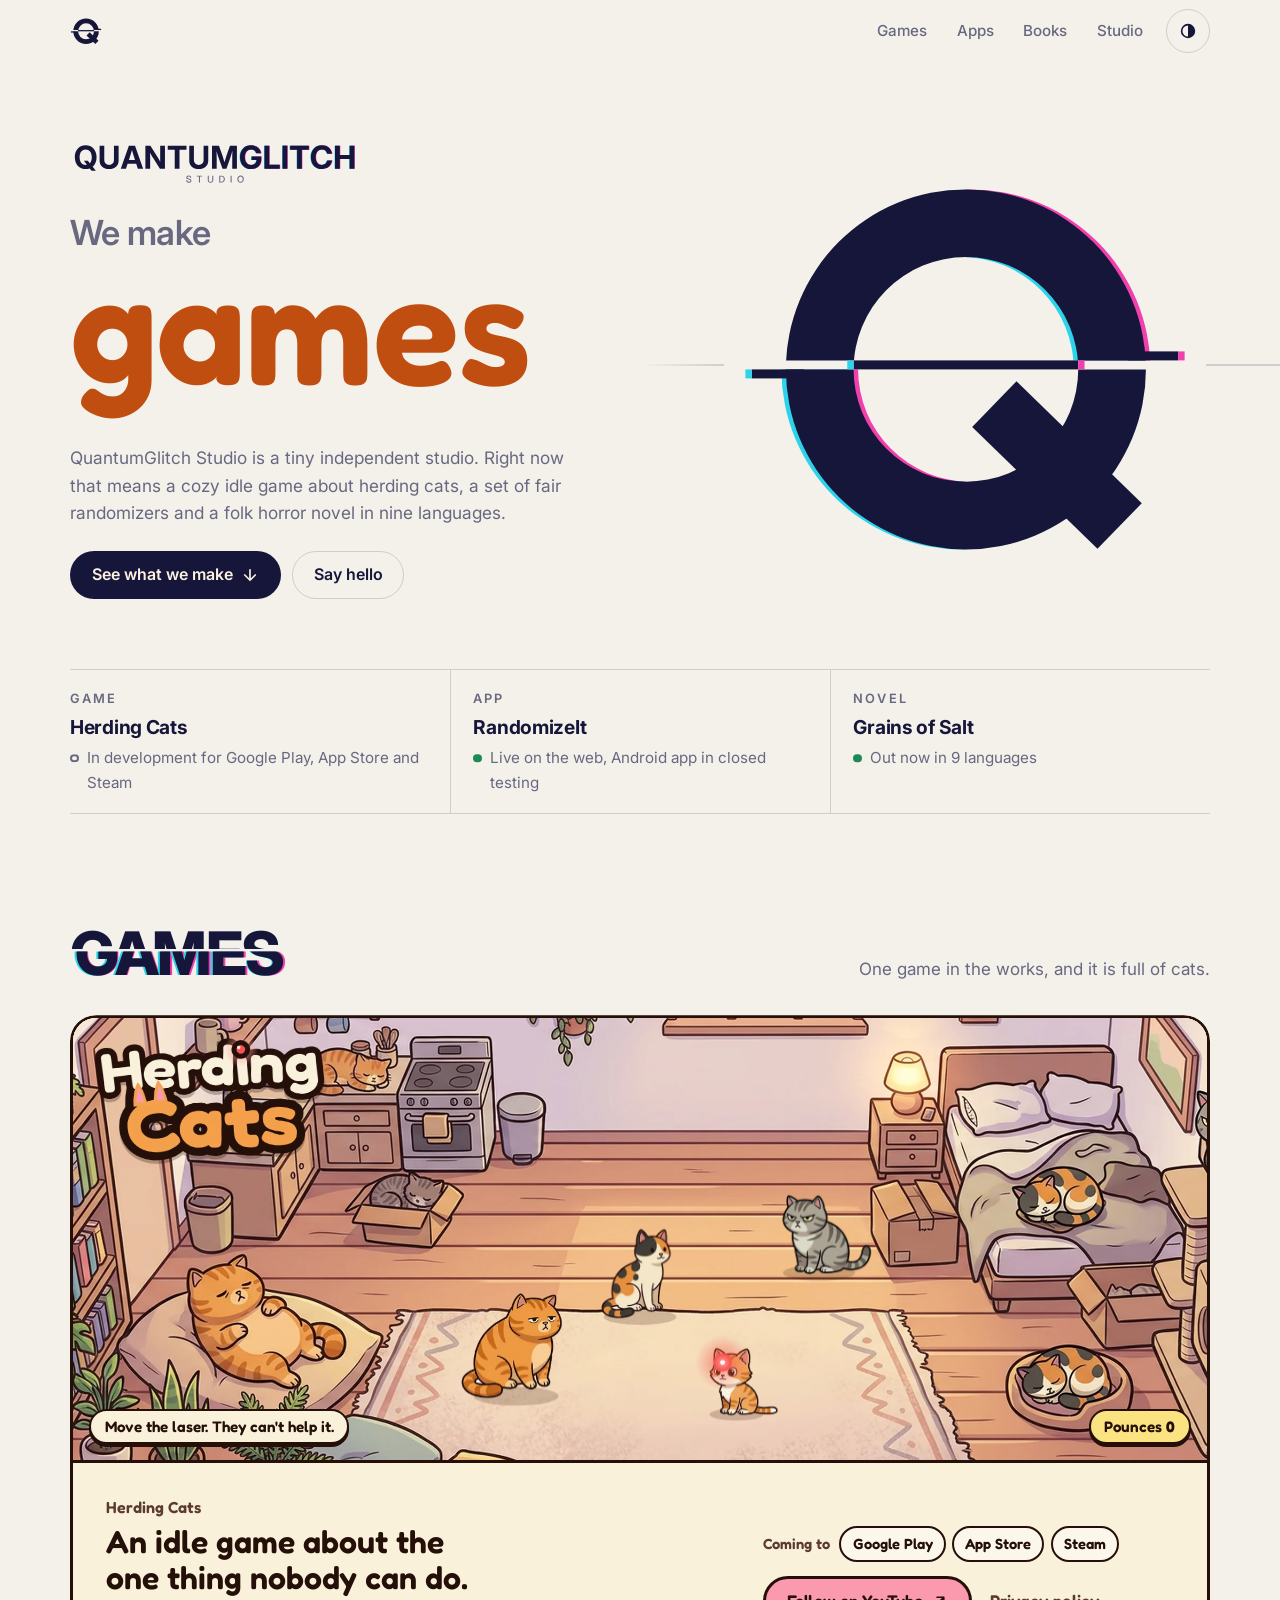
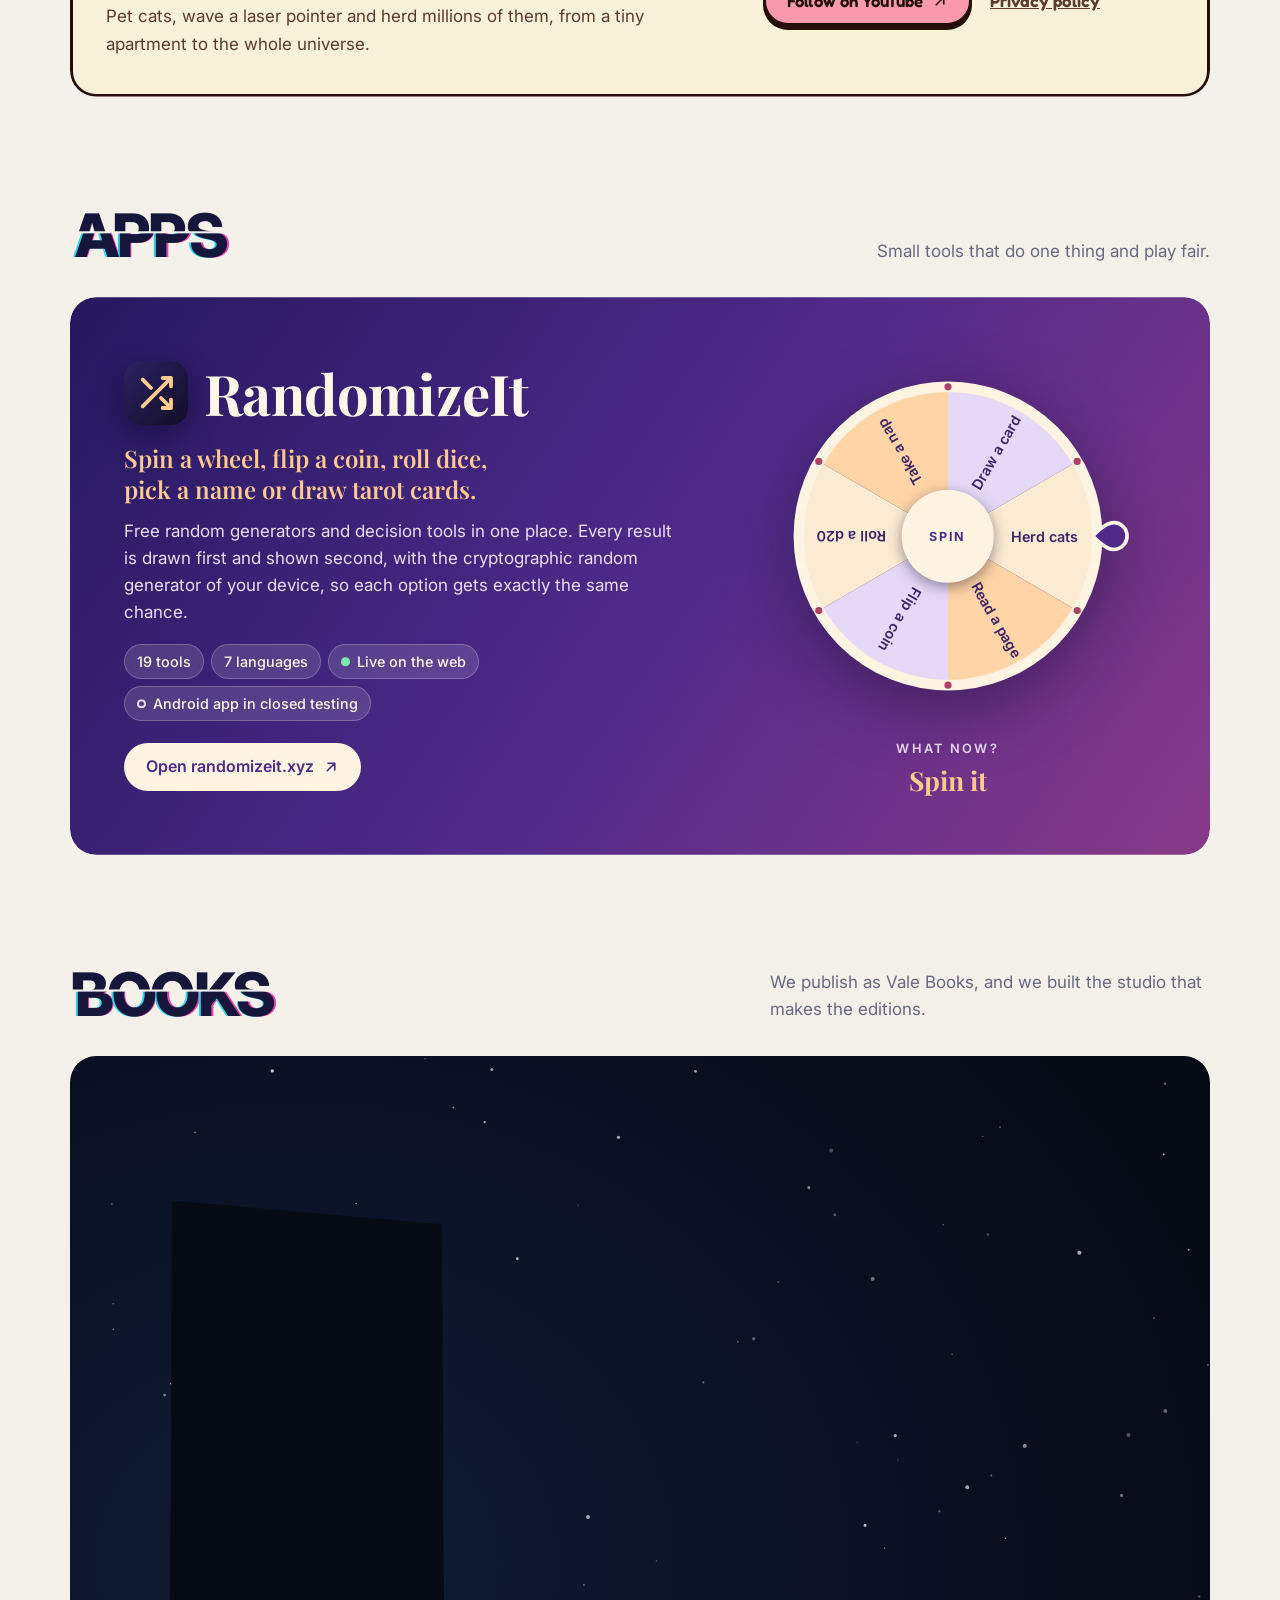
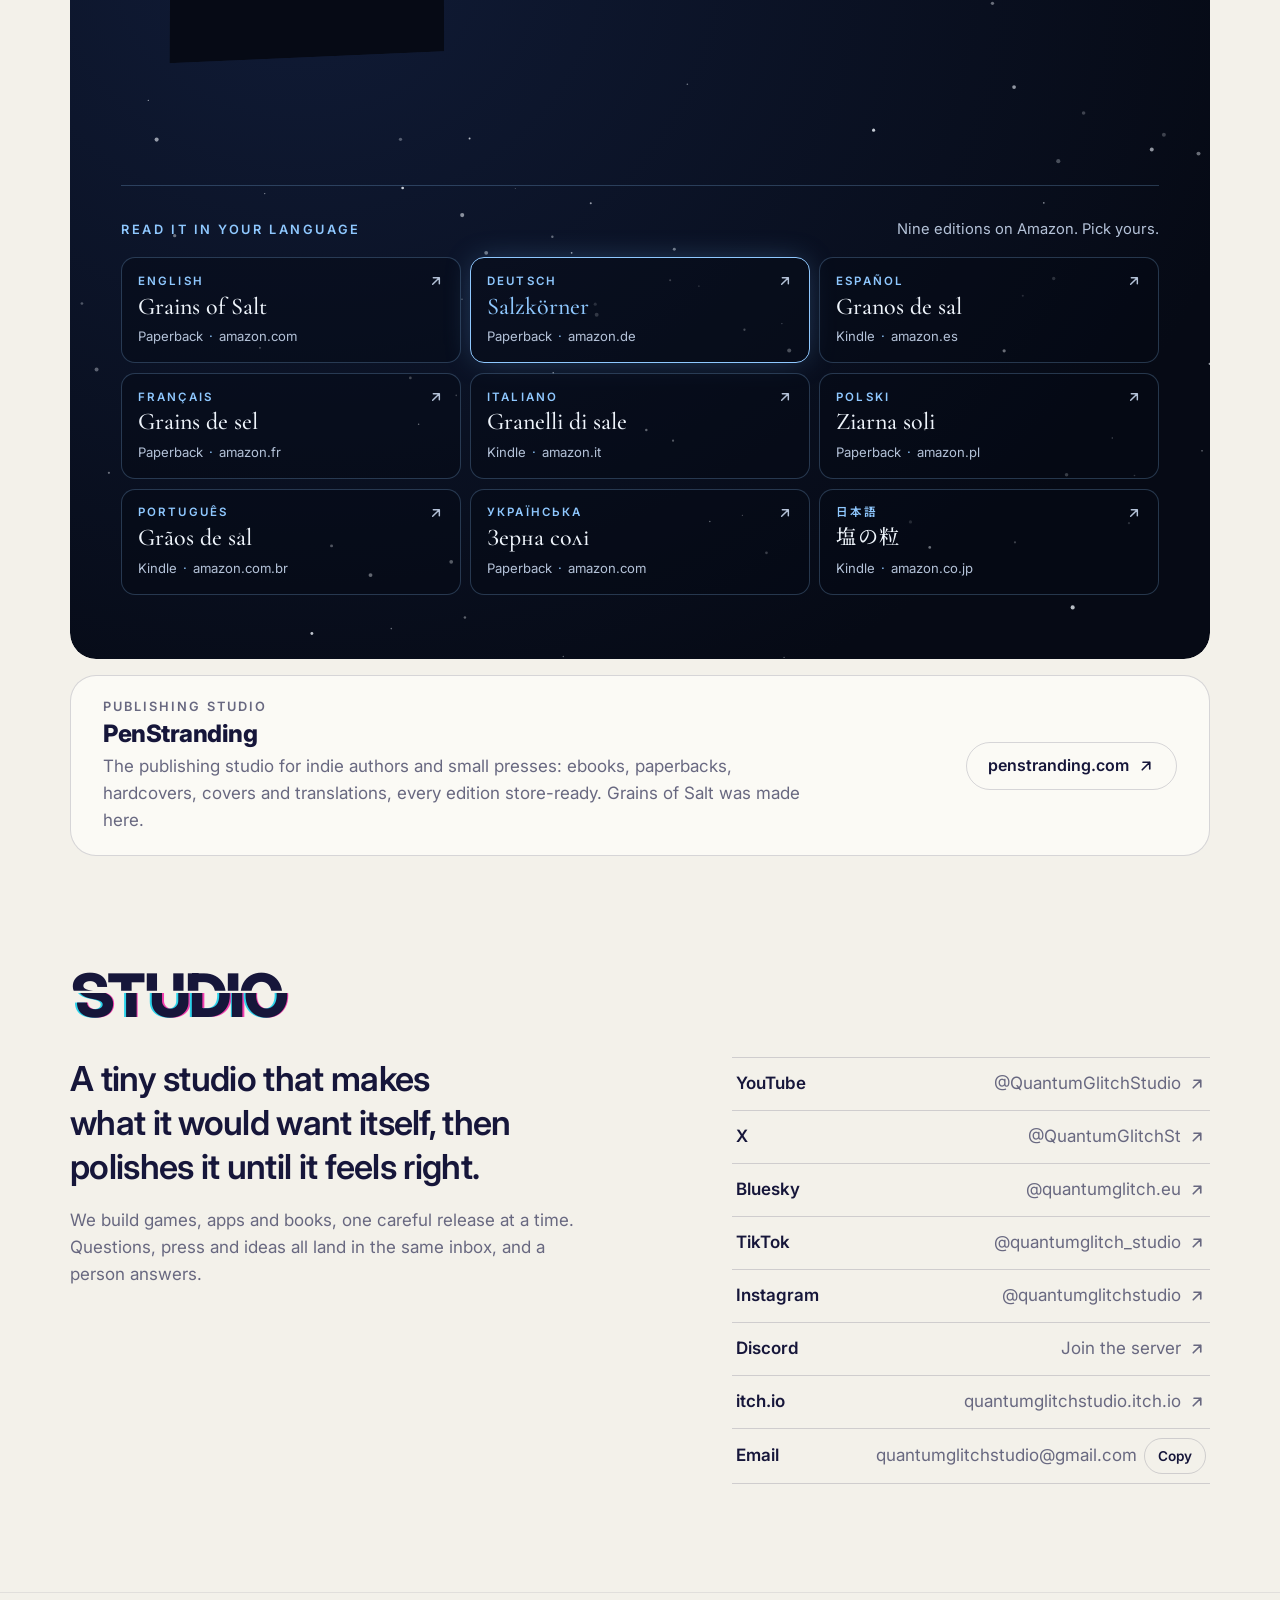
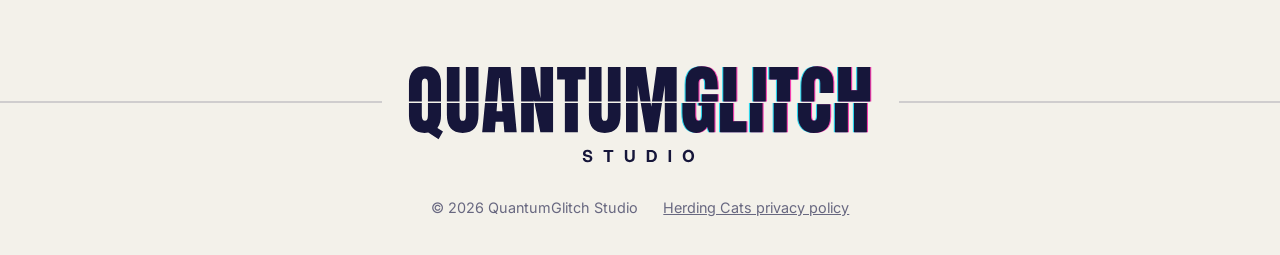
==== commit 3052f5f7: "Grains of Salt: all nine language editions with links The book block now lists every edition (Englis" ====
--- a/index.html
+++ b/index.html
@@ -197,8 +197,25 @@
         <p class="bk-q">The town is perfect. The children are happy. And the mountain is hungry.</p>
         <p class="t">Dan and Emma came to Norway for one last trip before starting a family. Solværd was only meant to be a detour: a postcard village famous for its hand-harvested salt and a festival it has kept for eight hundred years. The festival is in two days, and visitors are asked to leave before it begins.</p>
         <ul class="bk-meta"><li>316 pages</li><li>Paperback and Kindle</li><li>9 languages</li></ul>
-        <p class="langs"><span aria-hidden="true">Also reads as</span><span class="lang-swap" aria-hidden="true"><span class="lw on">Salzkörner</span><span class="lw">Grains de sel</span><span class="lw">Granelli di sale</span><span class="lw">Granos de sal</span></span><span class="sr">Also published in German as Salzkörner, in French as Grains de sel, in Italian as Granelli di sale and in Spanish as Granos de sal.</span></p>
+        <p class="langs" aria-hidden="true"><span>Also reads as</span><span class="lang-swap"><span class="lw on" lang="de" data-l="de">Salzkörner</span><span class="lw" lang="es" data-l="es">Granos de sal</span><span class="lw" lang="fr" data-l="fr">Grains de sel</span><span class="lw" lang="it" data-l="it">Granelli di sale</span><span class="lw" lang="pl" data-l="pl">Ziarna soli</span><span class="lw" lang="pt" data-l="pt">Grãos de sal</span><span class="lw" lang="uk" data-l="uk">Зерна солі</span><span class="lw" lang="ja" data-l="ja">塩の粒</span></span></p>
         <a class="btn btn-line btn-bk" href="https://www.amazon.com/dp/8398384697" target="_blank" rel="noopener">Find it on Amazon <svg class="ico" viewBox="0 0 24 24" aria-hidden="true"><path d="M7 17 17 7M8 7h9v9"/></svg></a>
+      </div>
+      <div class="bk-eds rv">
+        <div class="bk-eds-h">
+          <h4 class="bk-k">Read it in your language</h4>
+          <p>Nine editions on Amazon. Pick yours.</p>
+        </div>
+        <ul class="eds">
+          <li><a class="ed" data-l="en" href="https://www.amazon.com/dp/8398384697" target="_blank" rel="noopener" hreflang="en"><span class="ed-l" lang="en">English</span> <span class="ed-t" lang="en">Grains of Salt</span> <span class="ed-f"><span>Paperback</span> <span>amazon.com</span></span> <svg class="ico" viewBox="0 0 24 24" aria-hidden="true"><path d="M7 17 17 7M8 7h9v9"/></svg></a></li>
+          <li><a class="ed" data-l="de" href="https://www.amazon.de/dp/8369105017" target="_blank" rel="noopener" hreflang="de"><span class="ed-l" lang="de">Deutsch</span> <span class="ed-t" lang="de">Salzkörner</span> <span class="ed-f"><span>Paperback</span> <span>amazon.de</span></span> <svg class="ico" viewBox="0 0 24 24" aria-hidden="true"><path d="M7 17 17 7M8 7h9v9"/></svg></a></li>
+          <li><a class="ed" data-l="es" href="https://www.amazon.es/dp/B0HR1H7LQY" target="_blank" rel="noopener" hreflang="es"><span class="ed-l" lang="es">Español</span> <span class="ed-t" lang="es">Granos de sal</span> <span class="ed-f"><span>Kindle</span> <span>amazon.es</span></span> <svg class="ico" viewBox="0 0 24 24" aria-hidden="true"><path d="M7 17 17 7M8 7h9v9"/></svg></a></li>
+          <li><a class="ed" data-l="fr" href="https://www.amazon.fr/dp/8369105009" target="_blank" rel="noopener" hreflang="fr"><span class="ed-l" lang="fr">Français</span> <span class="ed-t" lang="fr">Grains de sel</span> <span class="ed-f"><span>Paperback</span> <span>amazon.fr</span></span> <svg class="ico" viewBox="0 0 24 24" aria-hidden="true"><path d="M7 17 17 7M8 7h9v9"/></svg></a></li>
+          <li><a class="ed" data-l="it" href="https://www.amazon.it/dp/B0HR2C39VQ" target="_blank" rel="noopener" hreflang="it"><span class="ed-l" lang="it">Italiano</span> <span class="ed-t" lang="it">Granelli di sale</span> <span class="ed-f"><span>Kindle</span> <span>amazon.it</span></span> <svg class="ico" viewBox="0 0 24 24" aria-hidden="true"><path d="M7 17 17 7M8 7h9v9"/></svg></a></li>
+          <li><a class="ed" data-l="pl" href="https://www.amazon.pl/dp/8369105033" target="_blank" rel="noopener" hreflang="pl"><span class="ed-l" lang="pl">Polski</span> <span class="ed-t" lang="pl">Ziarna soli</span> <span class="ed-f"><span>Paperback</span> <span>amazon.pl</span></span> <svg class="ico" viewBox="0 0 24 24" aria-hidden="true"><path d="M7 17 17 7M8 7h9v9"/></svg></a></li>
+          <li><a class="ed" data-l="pt" href="https://www.amazon.com.br/dp/B0HS8FV933" target="_blank" rel="noopener" hreflang="pt"><span class="ed-l" lang="pt">Português</span> <span class="ed-t" lang="pt">Grãos de sal</span> <span class="ed-f"><span>Kindle</span> <span>amazon.com.br</span></span> <svg class="ico" viewBox="0 0 24 24" aria-hidden="true"><path d="M7 17 17 7M8 7h9v9"/></svg></a></li>
+          <li><a class="ed" data-l="uk" href="https://www.amazon.com/dp/8369105025" target="_blank" rel="noopener" hreflang="uk"><span class="ed-l" lang="uk">Українська</span> <span class="ed-t" lang="uk">Зерна солі</span> <span class="ed-f"><span>Paperback</span> <span>amazon.com</span></span> <svg class="ico" viewBox="0 0 24 24" aria-hidden="true"><path d="M7 17 17 7M8 7h9v9"/></svg></a></li>
+          <li><a class="ed" data-l="ja" href="https://www.amazon.co.jp/dp/B0HS8YB79P" target="_blank" rel="noopener" hreflang="ja"><span class="ed-l" lang="ja">日本語</span> <span class="ed-t" lang="ja">塩の粒</span> <span class="ed-f"><span>Kindle</span> <span>amazon.co.jp</span></span> <svg class="ico" viewBox="0 0 24 24" aria-hidden="true"><path d="M7 17 17 7M8 7h9v9"/></svg></a></li>
+        </ul>
       </div>
     </article>
     <article class="pen rise rv">
--- a/assets/home/home.css
+++ b/assets/home/home.css
@@ -5,6 +5,12 @@
 @font-face{font-family:"Playfair Display";font-style:normal;font-weight:600 700;font-display:swap;src:url(fonts/playfair-latin-var.woff2) format("woff2")}
 @font-face{font-family:"Cormorant Garamond";font-style:normal;font-weight:500 600;font-display:swap;src:url(fonts/cormorant-latin-var.woff2) format("woff2")}
 @font-face{font-family:"Cormorant Garamond";font-style:italic;font-weight:500;font-display:swap;src:url(fonts/cormorant-italic-latin-var.woff2) format("woff2")}
+/* tiny subsets that hold only the letters of two edition titles and language names: Зерна солі, Українська, 塩の粒, 日本語 */
+@font-face{font-family:"Cormorant Garamond";font-style:normal;font-weight:500 600;font-display:swap;src:url(fonts/cormorant-uk.woff2) format("woff2");unicode-range:U+0400-04FF}
+@font-face{font-family:"Cormorant Garamond";font-style:italic;font-weight:500;font-display:swap;src:url(fonts/cormorant-italic-uk.woff2) format("woff2");unicode-range:U+0400-04FF}
+@font-face{font-family:"Inter";font-style:normal;font-weight:400 800;font-display:swap;src:url(fonts/inter-uk.woff2) format("woff2");unicode-range:U+0400-04FF}
+@font-face{font-family:"Noto Serif JP";font-style:normal;font-weight:500;font-display:swap;src:url(fonts/noto-serif-jp-title.woff2) format("woff2");unicode-range:U+3040-309F,U+4E00-9FFF}
+@font-face{font-family:"Noto Sans JP";font-style:normal;font-weight:600;font-display:swap;src:url(fonts/noto-sans-jp-label.woff2) format("woff2");unicode-range:U+4E00-9FFF}
 
 /* Layout: a navy studio frame crossed by one hairline, the slice of the studio mark.
    Each product is a "world" window in its own art style, opened along that line. */
@@ -28,11 +34,12 @@
   /* Vale Books world */
   --bk-night:#060A15; --bk-deep:#101B36; --bk-ice:#8FC8FF; --bk-snow:#EEF4FB; --bk-snow-2:#B4C2D8;
   --bk-glow:rgba(111,183,255,.34); --bk-shadow:rgba(0,0,0,.6);
+  --bk-hair:rgba(143,200,255,.24); --bk-frost:rgba(143,200,255,.09); --bk-pane:rgba(6,10,21,.46);
   /* type */
-  --f-studio:"Inter",system-ui,-apple-system,"Segoe UI",Roboto,"Helvetica Neue",Arial,sans-serif;
+  --f-studio:"Inter","Noto Sans JP",system-ui,-apple-system,"Segoe UI",Roboto,"Helvetica Neue",Arial,sans-serif;
   --f-game:"Fredoka","Baloo 2","Nunito",ui-rounded,"Arial Rounded MT Bold",system-ui,sans-serif;
   --f-app:"Playfair Display","Iowan Old Style","Palatino Linotype",Georgia,serif;
-  --f-book:"Cormorant Garamond","Iowan Old Style","Palatino Linotype",Georgia,serif;
+  --f-book:"Cormorant Garamond","Noto Serif JP","Iowan Old Style","Palatino Linotype",Georgia,serif;
   --t-hero:clamp(4.4rem,12.5vw,10.5rem); --t-h2:clamp(2.2rem,4.8vw,3.75rem); --t-h3:clamp(1.45rem,2.5vw,2.05rem);
   --t-lead:clamp(1.06rem,1.35vw,1.22rem); --t-small:.8rem;
   --wrap:1180px; --r:26px; --ease:cubic-bezier(.2,.8,.2,1);
@@ -268,6 +275,26 @@
 .lw.on{opacity:1;transform:none}
 .btn-bk{border-color:var(--bk-ice);color:var(--bk-snow);margin-top:.3rem}
 .btn-bk:hover{background:var(--bk-ice);color:var(--bk-night)}
+.lw:lang(ja){font-style:normal;font-size:.86em}
+.bk-eds{grid-column:1/-1;position:relative;min-width:0;padding-top:clamp(1.4rem,3vw,2rem);border-top:1px solid var(--bk-hair)}
+.bk-eds-h{display:flex;flex-wrap:wrap;align-items:baseline;justify-content:space-between;gap:.3rem 1.5rem;margin-bottom:1rem}
+.bk-eds-h h4{margin:0;font-family:var(--f-studio)}
+.bk-eds-h p{font-size:.92rem;color:var(--bk-snow-2)}
+.eds{display:grid;grid-template-columns:repeat(3,minmax(0,1fr));gap:.6rem;margin:0;padding:0;list-style:none}
+.ed{display:grid;grid-template-columns:minmax(0,1fr) auto;align-content:start;gap:.15rem .75rem;height:100%;padding:.85rem 1rem .95rem;border:1px solid var(--bk-hair);border-radius:14px;background:var(--bk-pane);color:var(--bk-snow);text-decoration:none;transition:border-color .3s,background-color .3s,box-shadow .6s}
+.ed-l{grid-area:1/1;font-size:.72rem;font-weight:600;letter-spacing:.18em;text-transform:uppercase;color:var(--bk-ice)}
+.ed .ico{grid-area:1/2;align-self:center;width:16px;height:16px;color:var(--bk-snow-2);transition:transform .3s var(--ease),color .3s}
+.ed-t{grid-column:1/-1;font-family:var(--f-book);font-size:1.5rem;font-weight:500;line-height:1.2;transition:color .3s}
+.ed-t:lang(ja){font-size:1.26rem;line-height:1.43;letter-spacing:.06em}
+.ed-f{grid-column:1/-1;display:flex;flex-wrap:wrap;margin-top:.15rem;font-size:.82rem;color:var(--bk-snow-2)}
+.ed-f span+span::before{content:"·";margin-inline:.45em;color:var(--bk-ice)}
+.ed:hover,.ed.lit{border-color:var(--bk-ice)}
+.ed.lit{box-shadow:0 0 30px -6px var(--bk-glow)}
+.ed:hover{background:var(--bk-frost)}
+.ed:hover .ed-t,.ed.lit .ed-t{color:var(--bk-ice)}
+.ed:hover .ico{transform:translate(2px,-2px);color:var(--bk-ice)}
+.js:not(.calm) .bk-eds.rv .ed{opacity:0;transform:translateY(12px);transition:opacity .6s calc(var(--i,0)*55ms),transform .6s var(--ease) calc(var(--i,0)*55ms),border-color .3s,background-color .3s,box-shadow .6s}
+.js:not(.calm) .bk-eds.rv.in .ed{opacity:1;transform:none}
 .pen{display:grid;grid-template-columns:minmax(0,1fr) auto;align-items:center;gap:1rem 2rem;margin-top:1rem;padding:1.3rem clamp(1.1rem,2.6vw,2rem);border:1px solid var(--hair);border-radius:var(--r);background:var(--ground-2)}
 .pen .k{font-size:var(--t-small);font-weight:600;letter-spacing:.16em;text-transform:uppercase;color:var(--ink-2)}
 .pen h3{margin:.15rem 0 .35rem;font-size:1.5rem;font-weight:800;letter-spacing:-.02em;line-height:1.15}
@@ -316,6 +343,14 @@
   .rz-id{order:-2}
   .rz-play{order:-1;margin-bottom:1.75rem}
   .rz .btn-rz{justify-self:start}
+  .eds{grid-template-columns:minmax(0,1fr)}
+  .ed{grid-template-columns:minmax(0,1fr) auto auto;align-items:center;gap:.05rem .8rem;padding:.7rem .95rem .75rem}
+  .ed-l{grid-area:1/1}
+  .ed-t{grid-area:2/1;font-size:1.4rem}
+  .ed-t:lang(ja){font-size:1.18rem}
+  .ed-f{grid-area:1/2/3/3;display:grid;justify-items:end;margin:0;line-height:1.35}
+  .ed-f span+span::before{content:none}
+  .ed .ico{grid-area:1/3/3/4}
 }
 @media (max-width:640px){
   .now-grid{grid-template-columns:minmax(0,1fr)}
@@ -325,6 +360,10 @@
 @media (max-width:560px){
   .hc-scene{--posx:57%;aspect-ratio:1/1.04}
   .chip-count{bottom:auto;top:.6rem}
+}
+@media (max-width:420px){
+  .ed-t{font-size:1.3rem}
+  .ed-f span+span{display:none}
 }
 @media (max-width:380px){
   .rz{padding:1.25rem}
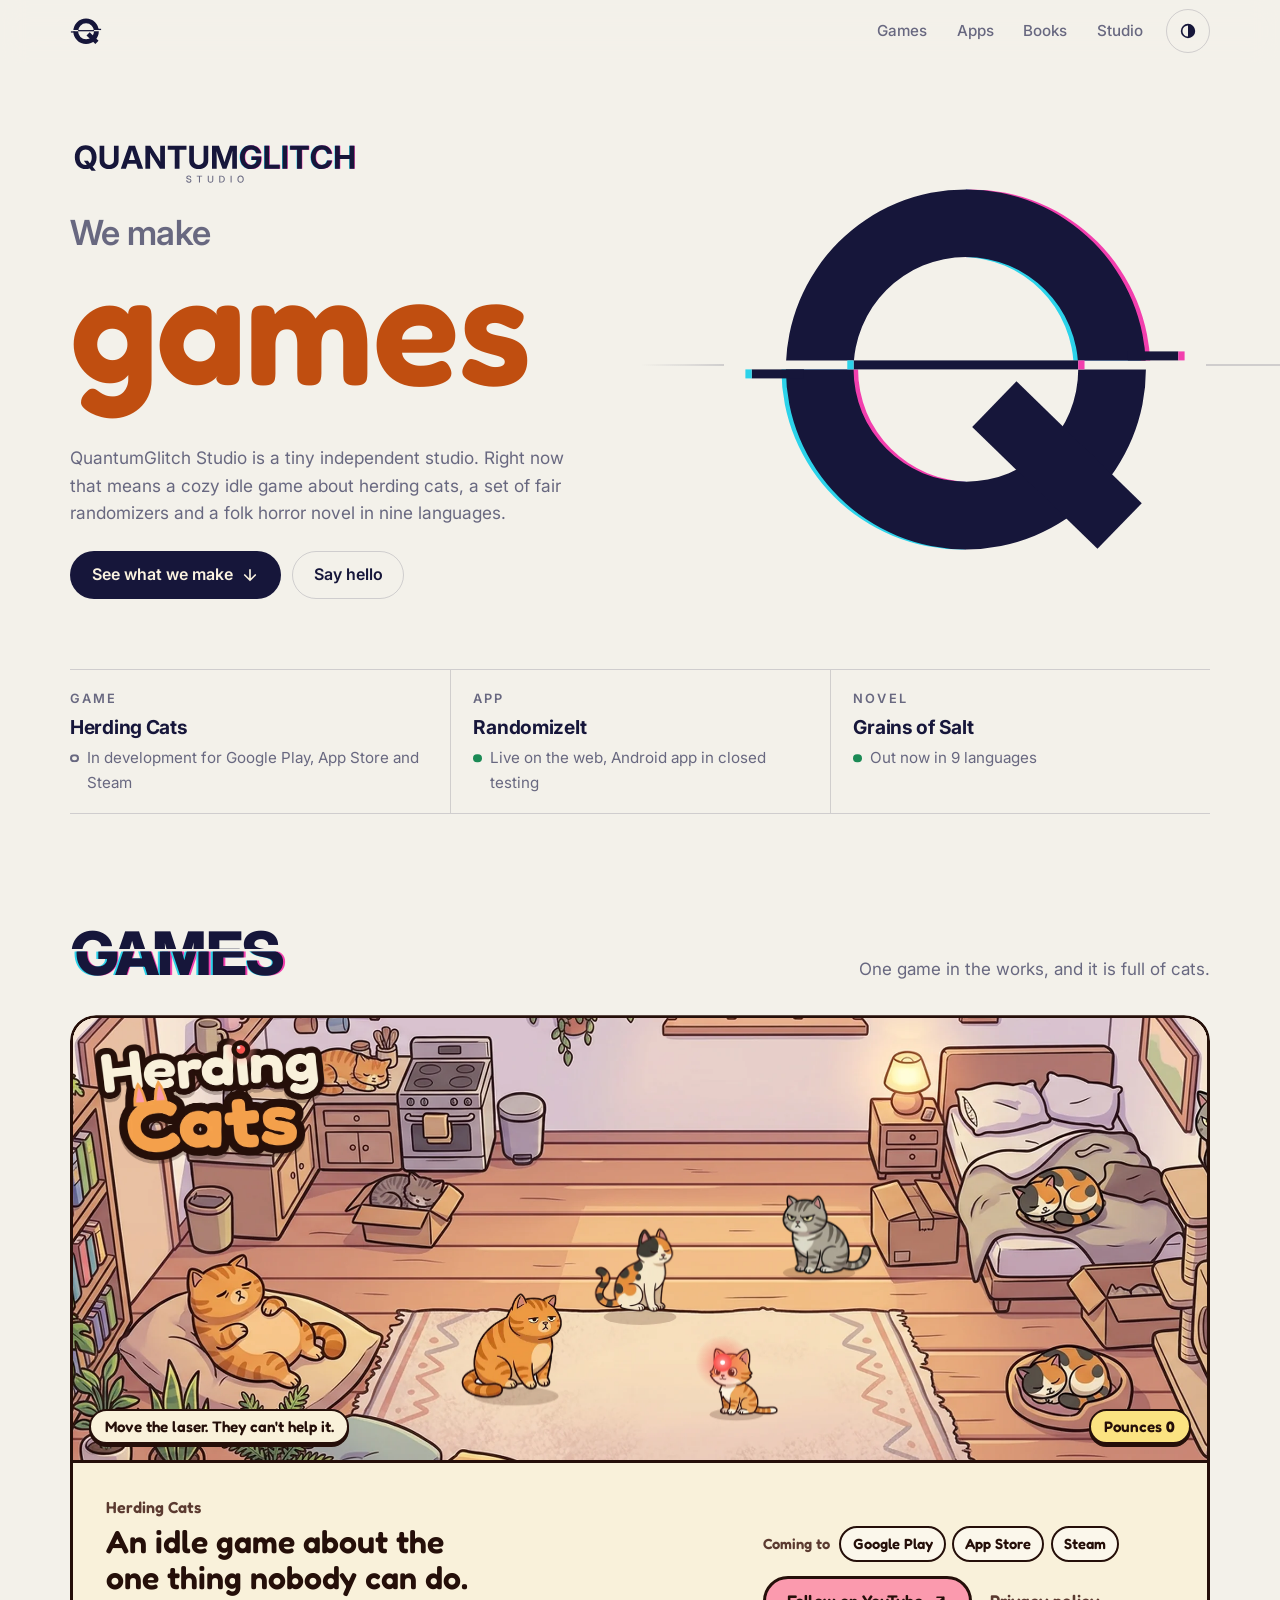
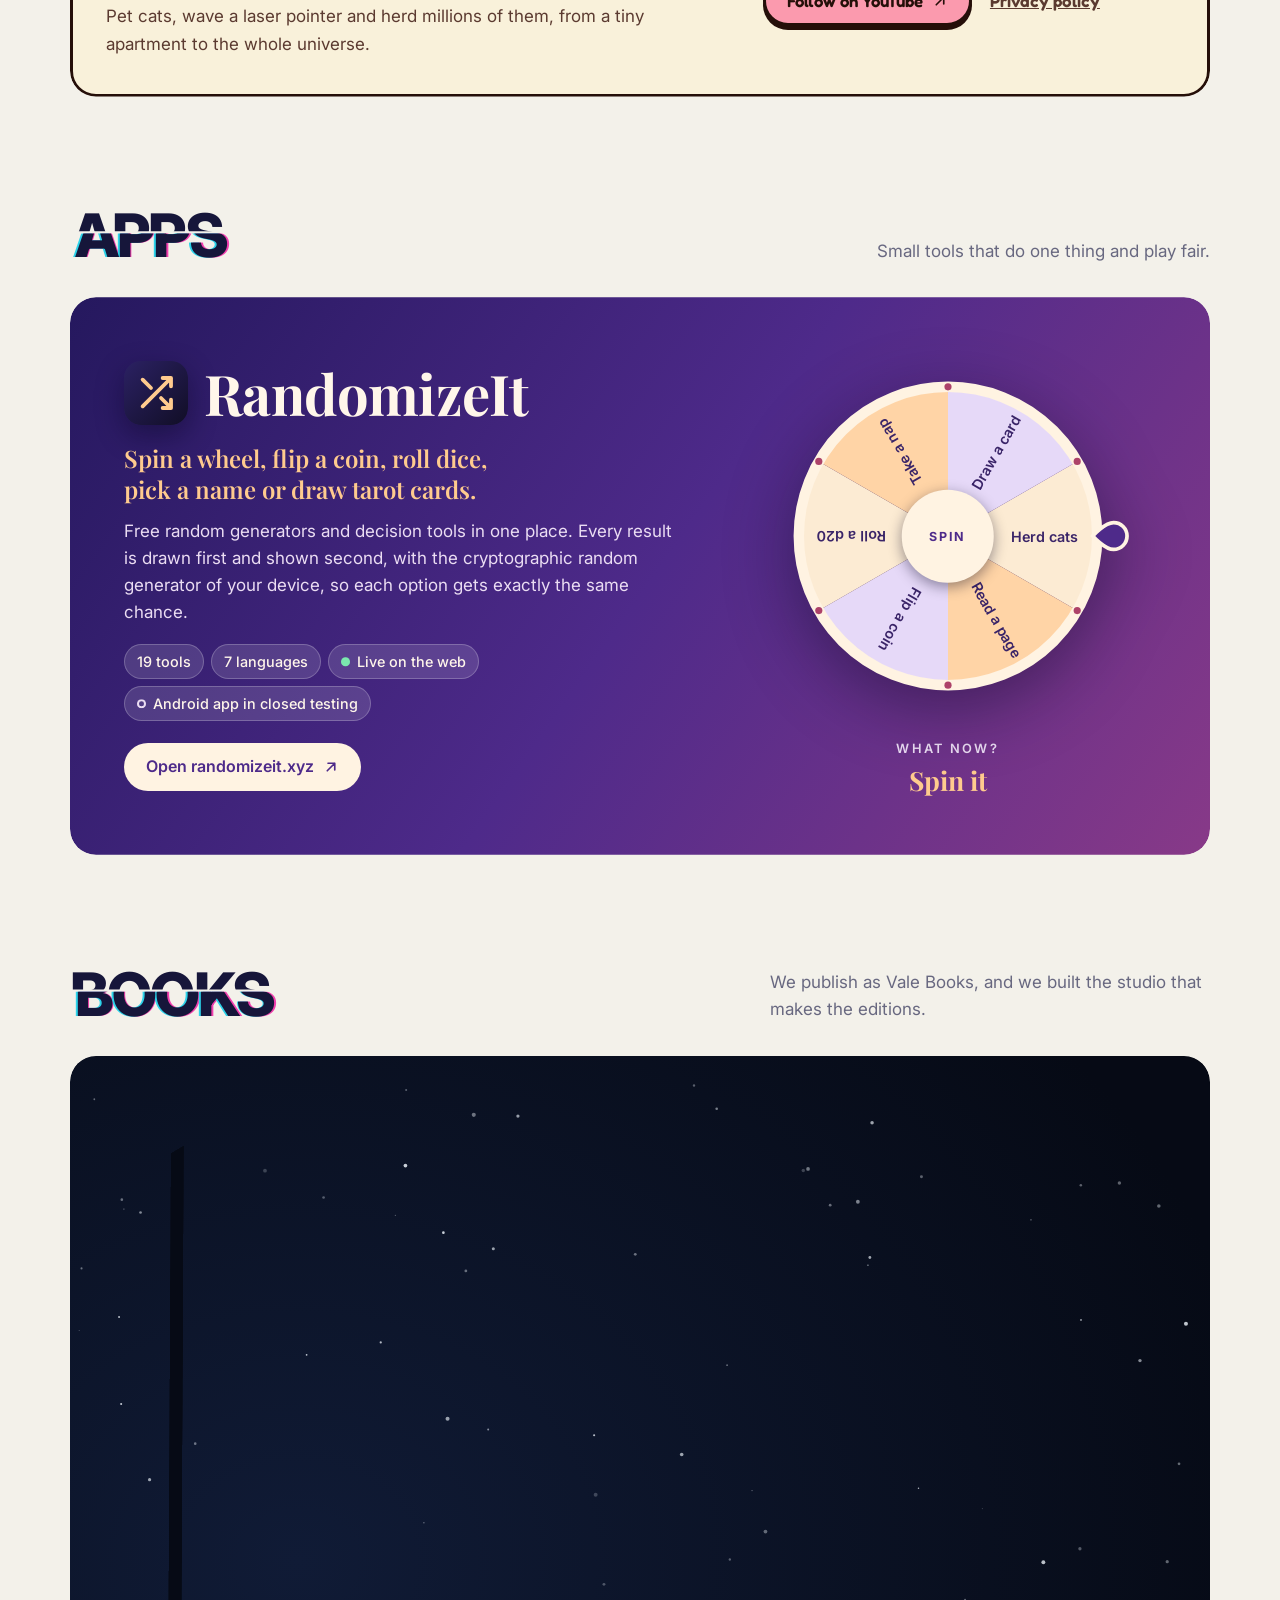
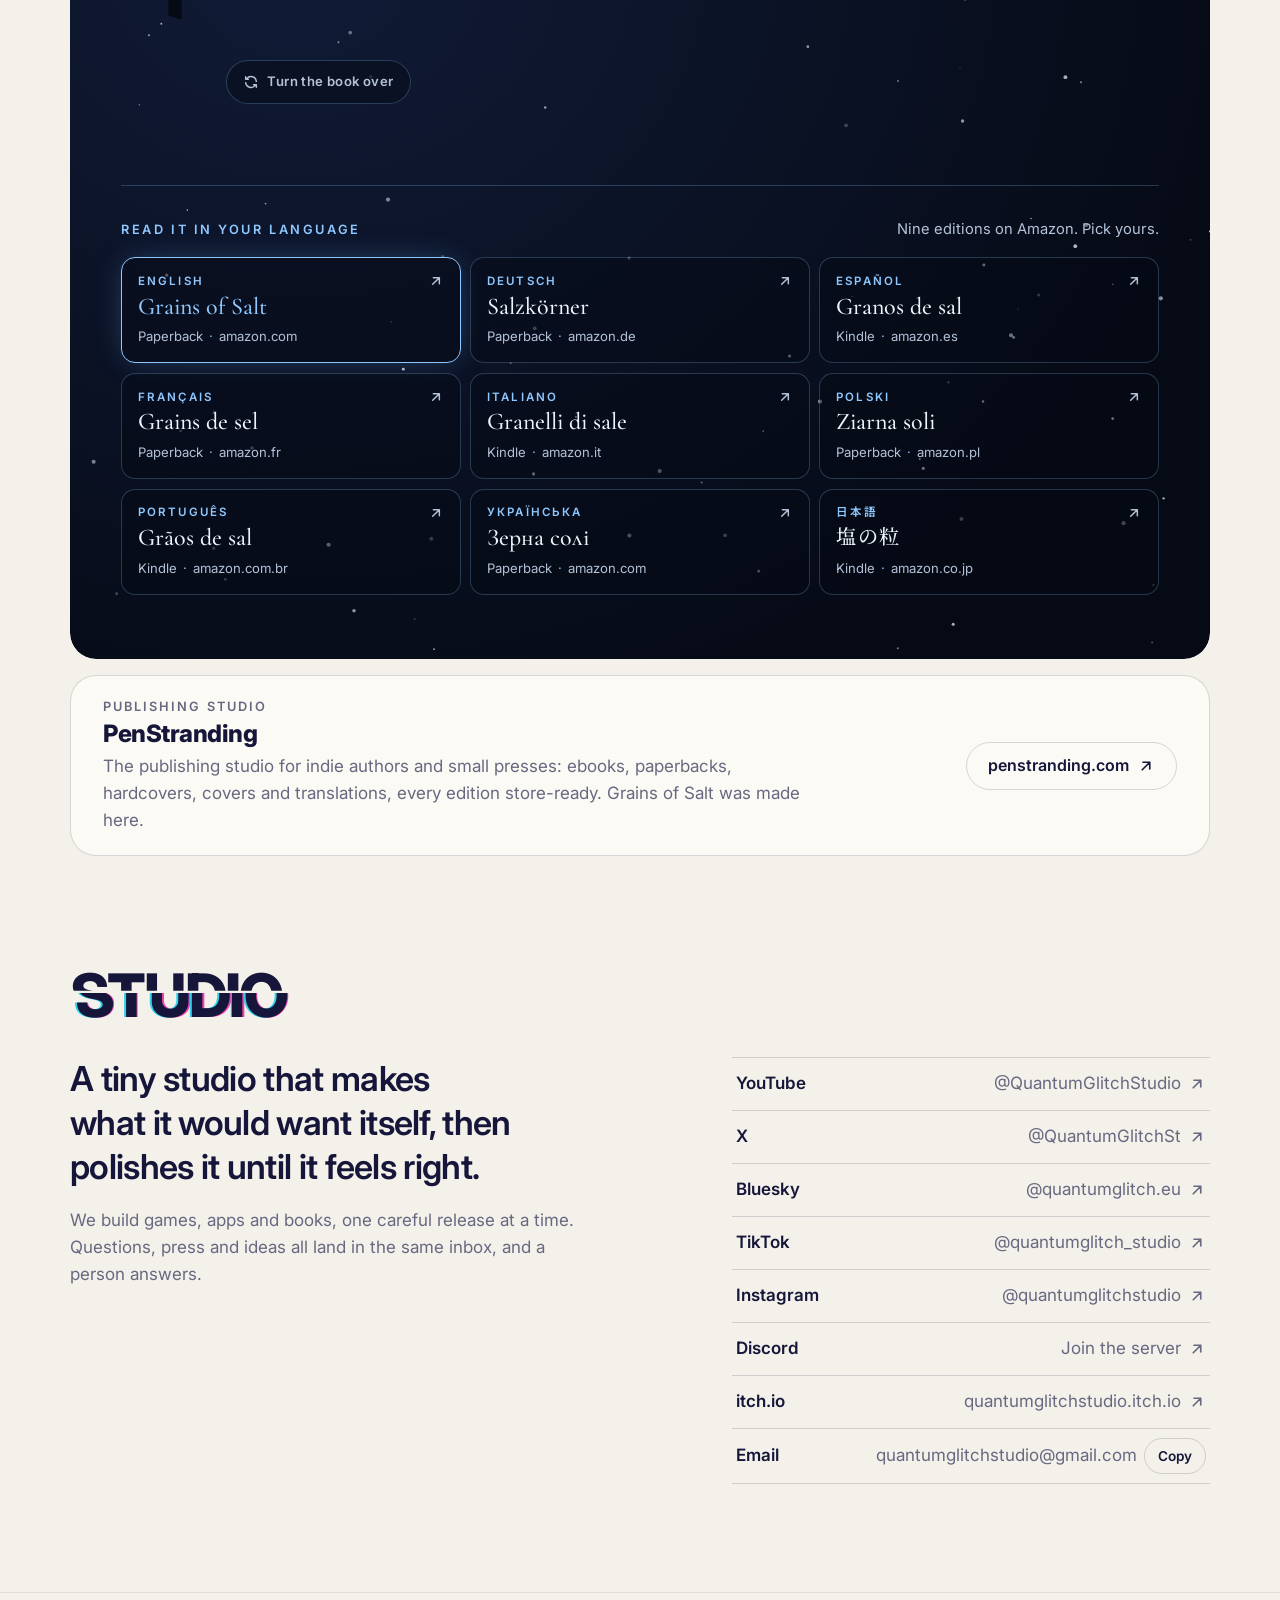
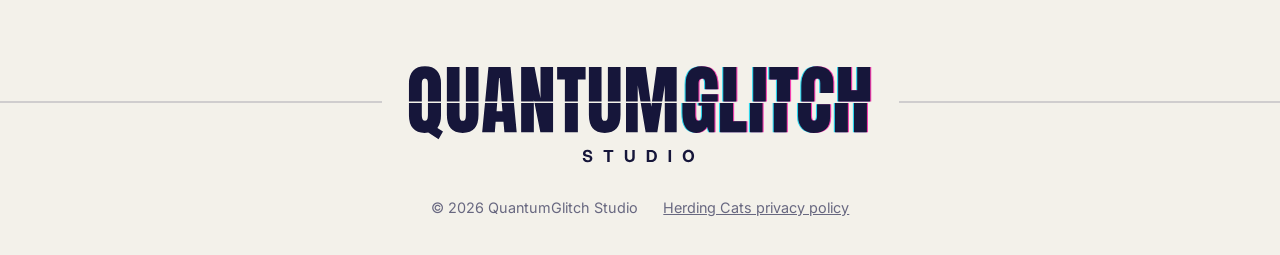
==== commit 70084a5c: "Grains of Salt: the 3D book wears the cover of each edition The book in the Vale Books block is now " ====
--- a/index.html
+++ b/index.html
@@ -181,14 +181,19 @@
     </div>
     <article class="win bk rv" id="bk">
       <canvas class="salt" id="salt" aria-hidden="true"></canvas>
-      <div class="book" id="book">
-        <div class="book-3d">
-          <span class="book-back" aria-hidden="true"></span>
-          <span class="book-pages" aria-hidden="true"></span>
-          <span class="book-spine" aria-hidden="true">Grains of Salt · George Vale</span>
-          <img class="book-front" loading="lazy" decoding="async" src="assets/home/img/grains-of-salt.webp" width="815" height="1221" alt="Cover of Grains of Salt by George Vale: a child in a red hat, holding a teddy bear, stands in the snow before a boarded-up door in a cliff with cold light behind the planks.">
-        </div>
-        <span class="book-shadow" aria-hidden="true"></span>
+      <div class="book-col">
+        <div class="book" id="book">
+          <div class="book-3d">
+            <span class="book-face book-back" aria-hidden="true"></span>
+            <span class="book-face book-pages" aria-hidden="true"></span>
+            <span class="book-face book-top" aria-hidden="true"></span>
+            <span class="book-face book-bottom" aria-hidden="true"></span>
+            <span class="book-face book-spine" aria-hidden="true"><img class="on" loading="lazy" decoding="async" src="assets/home/img/book/spine-en.webp" width="92" height="1008" alt=""></span>
+            <span class="book-face book-front"><img class="on" loading="lazy" decoding="async" src="assets/home/img/book/front-en.webp" width="672" height="1008" alt="Cover of Grains of Salt by George Vale: a child in a red hat, holding a teddy bear, stands in the snow before a boarded-up door in a cliff with cold light behind the planks."></span>
+          </div>
+          <span class="book-shadow" aria-hidden="true"></span>
+        </div>
+        <button class="book-turn" id="bookTurn" type="button" aria-pressed="false" hidden><svg class="ico" viewBox="0 0 24 24" aria-hidden="true"><path d="M20 11a8 8 0 0 0-14.3-4M4 4v4h4M4 13a8 8 0 0 0 14.3 4M20 20v-4h-4"/></svg><span>Turn the book over</span></button>
       </div>
       <div class="bk-copy">
         <p class="bk-k">Vale Books · folk horror novel</p>
@@ -197,7 +202,7 @@
         <p class="bk-q">The town is perfect. The children are happy. And the mountain is hungry.</p>
         <p class="t">Dan and Emma came to Norway for one last trip before starting a family. Solværd was only meant to be a detour: a postcard village famous for its hand-harvested salt and a festival it has kept for eight hundred years. The festival is in two days, and visitors are asked to leave before it begins.</p>
         <ul class="bk-meta"><li>316 pages</li><li>Paperback and Kindle</li><li>9 languages</li></ul>
-        <p class="langs" aria-hidden="true"><span>Also reads as</span><span class="lang-swap"><span class="lw on" lang="de" data-l="de">Salzkörner</span><span class="lw" lang="es" data-l="es">Granos de sal</span><span class="lw" lang="fr" data-l="fr">Grains de sel</span><span class="lw" lang="it" data-l="it">Granelli di sale</span><span class="lw" lang="pl" data-l="pl">Ziarna soli</span><span class="lw" lang="pt" data-l="pt">Grãos de sal</span><span class="lw" lang="uk" data-l="uk">Зерна солі</span><span class="lw" lang="ja" data-l="ja">塩の粒</span></span></p>
+        <p class="langs" aria-hidden="true"><span>This cover reads</span><span class="lang-swap"><span class="lw on" lang="en" data-l="en">Grains of Salt</span><span class="lw" lang="de" data-l="de">Salzkörner</span><span class="lw" lang="es" data-l="es">Granos de sal</span><span class="lw" lang="fr" data-l="fr">Grains de sel</span><span class="lw" lang="it" data-l="it">Granelli di sale</span><span class="lw" lang="pl" data-l="pl">Ziarna soli</span><span class="lw" lang="pt" data-l="pt">Grãos de sal</span><span class="lw" lang="uk" data-l="uk">Зерна солі</span><span class="lw" lang="ja" data-l="ja">塩の粒</span></span></p>
         <a class="btn btn-line btn-bk" href="https://www.amazon.com/dp/8398384697" target="_blank" rel="noopener">Find it on Amazon <svg class="ico" viewBox="0 0 24 24" aria-hidden="true"><path d="M7 17 17 7M8 7h9v9"/></svg></a>
       </div>
       <div class="bk-eds rv">
--- a/assets/home/home.css
+++ b/assets/home/home.css
@@ -250,17 +250,52 @@
 /* Vale Books */
 .bk{display:grid;grid-template-columns:minmax(0,.8fr) minmax(0,1.2fr);align-items:center;gap:2.5rem clamp(1.5rem,4vw,4rem);padding:clamp(2.25rem,5vw,4.25rem) clamp(1.25rem,4vw,3.75rem);color:var(--bk-snow);background:radial-gradient(120% 95% at 20% 42%,var(--bk-deep),var(--bk-night) 72%)}
 .salt{position:absolute;inset:0;width:100%;height:100%;pointer-events:none}
-.book{--rx:3deg;--ry:24deg;position:relative;justify-self:center;width:min(76%,310px);perspective:1500px}
+.book-col{position:relative;display:grid;justify-items:center;gap:3.1rem;min-width:0}
+.book{--pose:24deg;--tx:0deg;--ty:0deg;position:relative;width:min(76%,310px);perspective:1500px;container-type:inline-size}
+.js .book{cursor:pointer}
 .book::before{content:"";position:absolute;inset:-16% -34%;background:radial-gradient(closest-side,var(--bk-glow),transparent);animation:flick 5.5s steps(11) infinite}
 @keyframes flick{0%,100%{opacity:.9}27%{opacity:.62}31%{opacity:.95}58%{opacity:.7}63%{opacity:1}82%{opacity:.78}}
-.book-3d{position:relative;aspect-ratio:815/1221;transform-style:preserve-3d;transform:rotateX(var(--rx)) rotateY(var(--ry));transition:transform .5s var(--ease);animation:bob 6.5s ease-in-out infinite}
+/* a closed box: front, back and spine are cut from the paperback wrap of each edition; --th is the thickness */
+.book-3d{--th:32px;position:relative;aspect-ratio:2/3;transform-style:preserve-3d;transform:rotateX(calc(3deg + var(--ty))) rotateY(calc(var(--pose) + var(--tx)));transition:transform .5s var(--ease);animation:bob 6.5s ease-in-out infinite}
+@supports (width:1cqw){.book-3d{--th:13.5cqw}}
 @keyframes bob{50%{translate:0 -9px}}
-.book-front,.book-back,.book-spine,.book-pages{position:absolute;top:0;height:100%}
-.book-front{left:0;width:100%;max-width:none;object-fit:cover;transform:translateZ(16px);border-radius:2px 5px 5px 2px}
-.book-back{left:0;width:100%;background:var(--bk-night);transform:translateZ(-16px)}
-.book-spine{left:0;width:32px;display:grid;place-items:center;transform:translateX(-16px) rotateY(-90deg);background:linear-gradient(to right,var(--bk-night),var(--bk-deep) 55%,var(--bk-night));color:var(--bk-snow-2);font:600 .58rem var(--f-book);letter-spacing:.3em;text-transform:uppercase;writing-mode:vertical-rl;white-space:nowrap;overflow:hidden}
-.book-pages{right:0;width:30px;transform:translateX(15px) rotateY(90deg);background:repeating-linear-gradient(to right,var(--bk-snow) 0 1px,var(--bk-snow-2) 1px 3px)}
-.book-shadow{position:absolute;left:4%;right:-10%;bottom:-11%;height:10%;background:radial-gradient(closest-side,var(--bk-shadow),transparent);filter:blur(7px)}
+.book.rtl{--pose:-24deg}
+.book.flip{--pose:156deg}
+.book.flip.rtl{--pose:204deg}
+.book.swing .book-3d{transition:transform .7s cubic-bezier(.45,0,.55,1)}
+.book.turning .book-3d{transition:transform .95s cubic-bezier(.45,0,.25,1)}
+.book-face{position:absolute;top:0;left:0;width:100%;height:100%;overflow:hidden;background:var(--bk-night)}
+.book-face img{position:absolute;top:0;left:0;width:100%;height:100%;max-width:none;object-fit:cover;opacity:0;transition:opacity .55s}
+.book-face img.on,.book-face img.under{opacity:1}
+.book-face img.under,.book-face.snap img{transition:none}
+.book-face::after{content:"";position:absolute;inset:0;z-index:3;pointer-events:none}
+.book-front,.book-back{-webkit-backface-visibility:hidden;backface-visibility:hidden}
+.book-front{transform:translateZ(calc(var(--th)/2));border-radius:2px 5px 5px 2px}
+.book-front::after{background:linear-gradient(to right,rgba(0,0,0,.3),transparent 3.5%)}
+.book-back{transform:rotateY(180deg) translateZ(calc(var(--th)/2));border-radius:5px 2px 2px 5px}
+.book-back::after{background:linear-gradient(to left,rgba(0,0,0,.3),transparent 3.5%)}
+.book-spine,.book-pages{width:var(--th)}
+.book-spine{transform:translateX(calc(var(--th)/-2)) rotateY(-90deg)}
+.book-spine::after{background:linear-gradient(to right,rgba(0,0,0,.34),transparent 28%,transparent 72%,rgba(0,0,0,.26))}
+.book-pages{left:auto;right:0;transform:translateX(calc(var(--th)/2)) rotateY(90deg);background:repeating-linear-gradient(to right,var(--bk-snow) 0 1px,var(--bk-snow-2) 1px 3px)}
+.book-top,.book-bottom{height:var(--th);background:repeating-linear-gradient(to bottom,var(--bk-snow) 0 1px,var(--bk-snow-2) 1px 3px)}
+.book-top{transform:translateY(calc(var(--th)/-2)) rotateX(90deg)}
+.book-bottom{top:auto;bottom:0;transform:translateY(calc(var(--th)/2)) rotateX(-90deg)}
+/* the Japanese edition is bound on the right: spine and pages change sides while the book swings past the viewer */
+.book.rtl-faces .book-spine{left:auto;right:0;transform:translateX(calc(var(--th)/2)) rotateY(90deg)}
+.book.rtl-faces .book-pages{right:auto;left:0;transform:translateX(calc(var(--th)/-2)) rotateY(-90deg)}
+.book.rtl-faces .book-front{border-radius:5px 2px 2px 5px}
+.book.rtl-faces .book-front::after{background:linear-gradient(to left,rgba(0,0,0,.3),transparent 3.5%)}
+.book.rtl-faces .book-back{border-radius:2px 5px 5px 2px}
+.book.rtl-faces .book-back::after{background:linear-gradient(to right,rgba(0,0,0,.3),transparent 3.5%)}
+.book-shadow{position:absolute;left:4%;right:-10%;bottom:-11%;height:10%;background:radial-gradient(closest-side,var(--bk-shadow),transparent);filter:blur(7px);transition:left .7s,right .7s}
+.book.rtl .book-shadow{left:-10%;right:4%}
+.book-turn{display:inline-flex;align-items:center;gap:.5rem;min-height:44px;padding:.45rem 1.05rem;border:1px solid var(--bk-hair);border-radius:999px;background:var(--bk-pane);color:var(--bk-snow-2);font:600 .82rem/1.2 var(--f-studio);letter-spacing:.03em;cursor:pointer;transition:border-color .3s,color .3s,background-color .3s}
+.book-turn[hidden]{display:none}
+.book-turn .ico{width:16px;height:16px;transition:transform .7s var(--ease)}
+.book-turn:hover,.book-turn[aria-pressed="true"]{border-color:var(--bk-ice);color:var(--bk-snow)}
+.book-turn:hover{background:var(--bk-frost)}
+.book-turn[aria-pressed="true"] .ico{transform:rotate(180deg)}
 .bk-copy{position:relative;display:flex;flex-direction:column;align-items:flex-start;gap:.95rem;min-width:0}
 .bk-k{font-size:var(--t-small);font-weight:600;letter-spacing:.2em;text-transform:uppercase;color:var(--bk-ice)}
 .bk h3{margin:0;font-family:var(--f-book);font-size:clamp(2.5rem,5.6vw,4.5rem);font-weight:500;line-height:.98;letter-spacing:.06em;text-transform:uppercase}
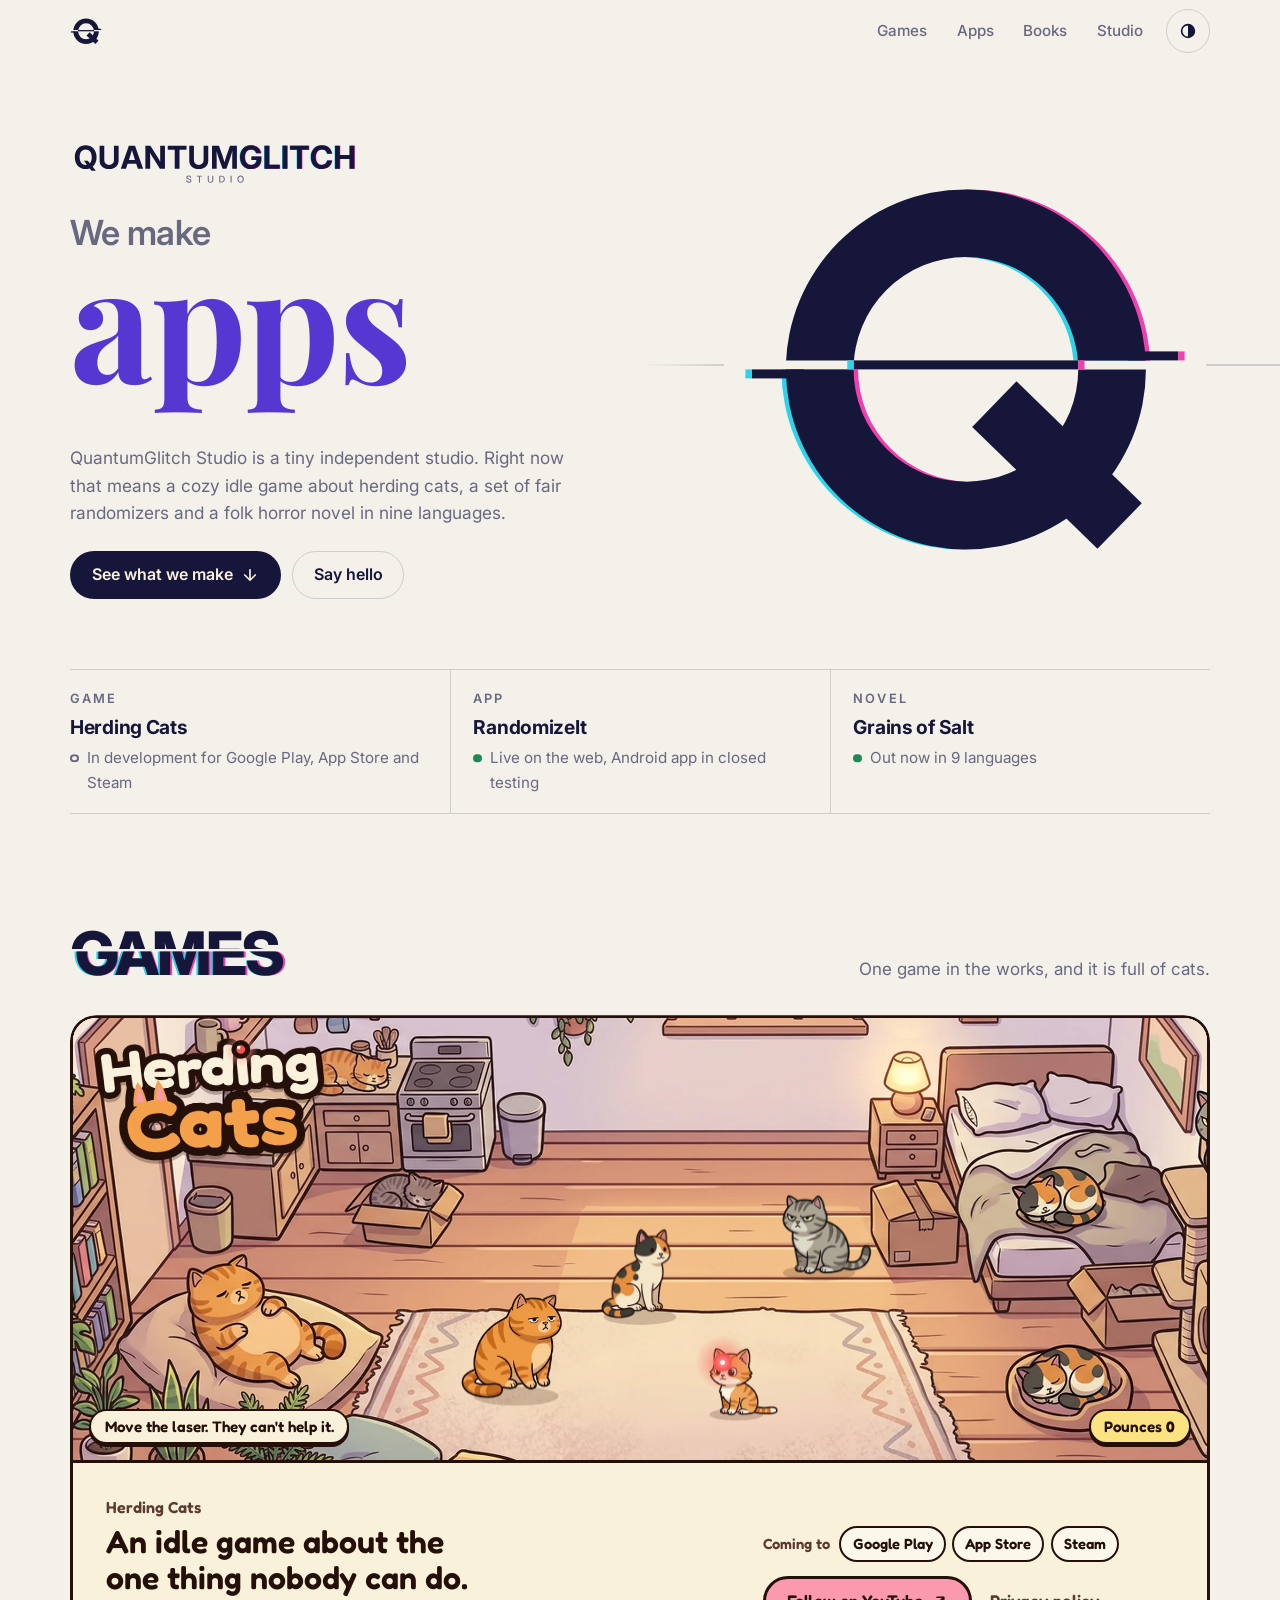
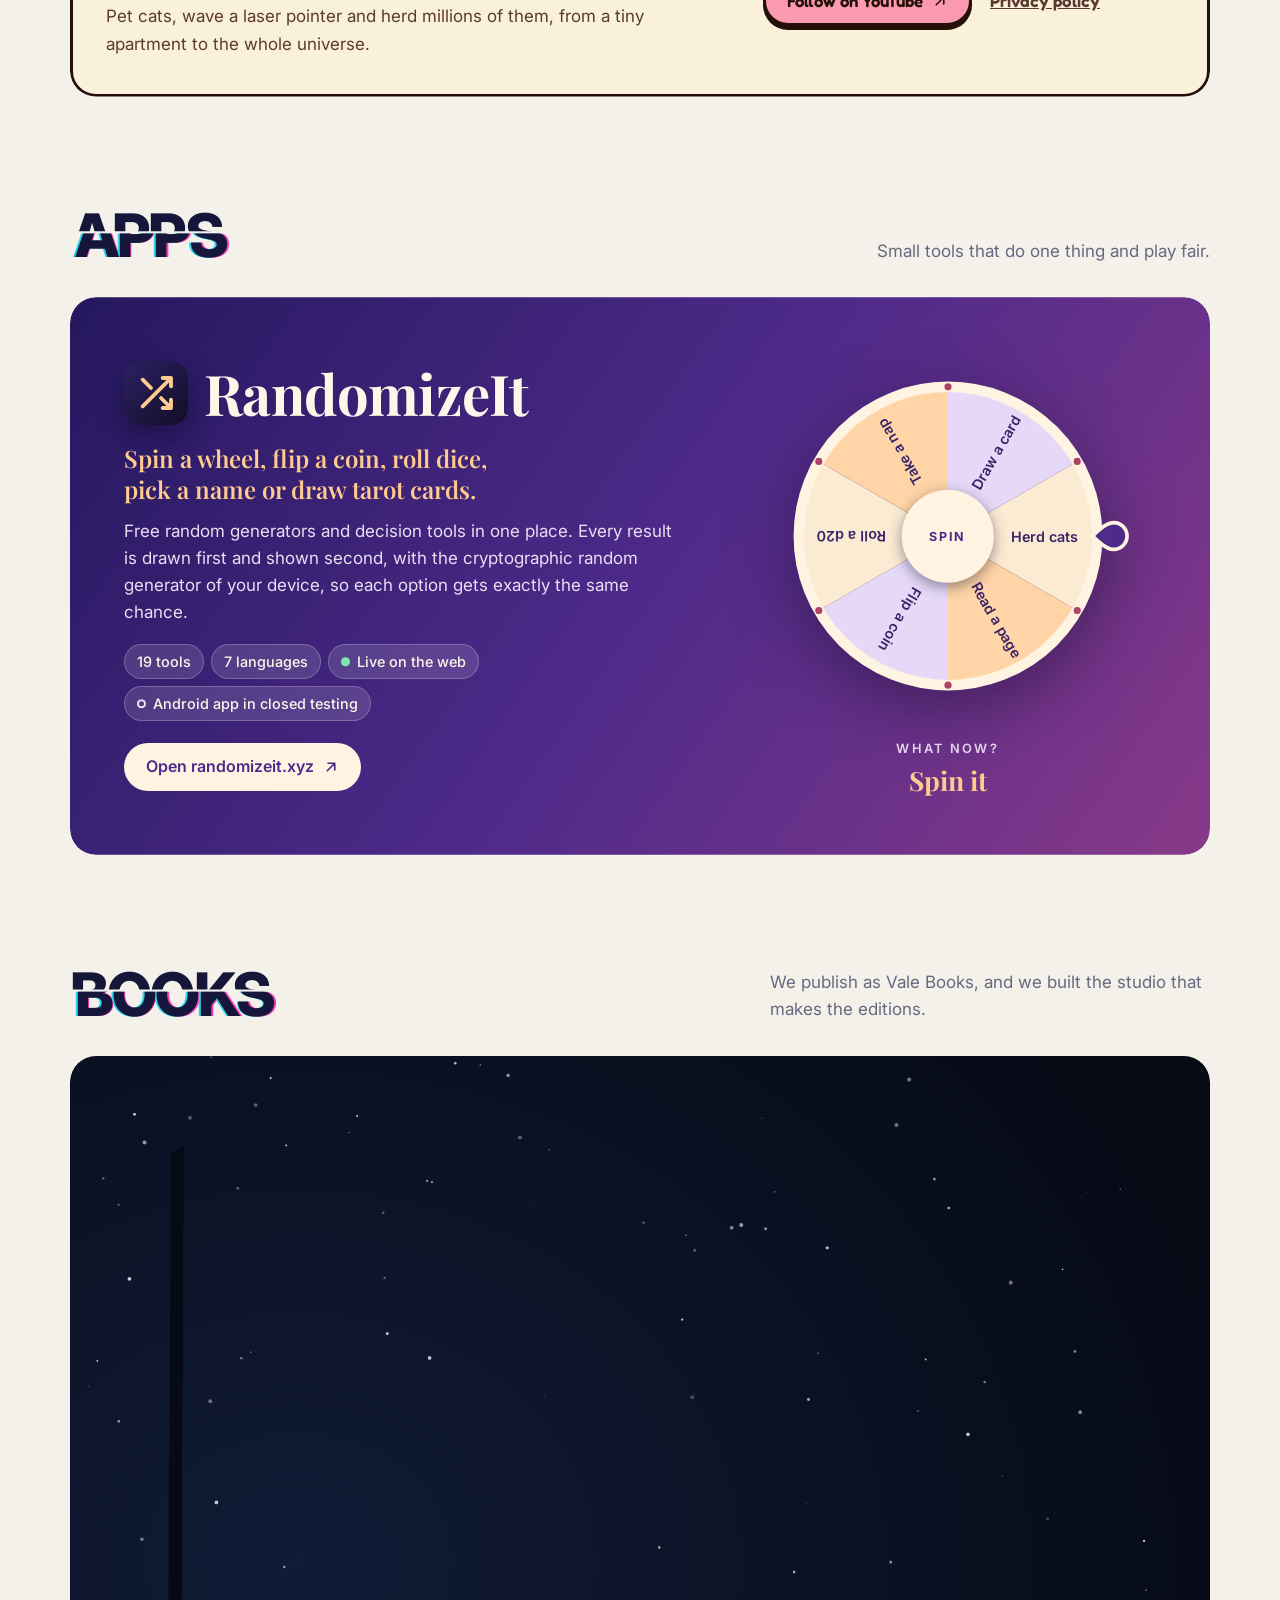
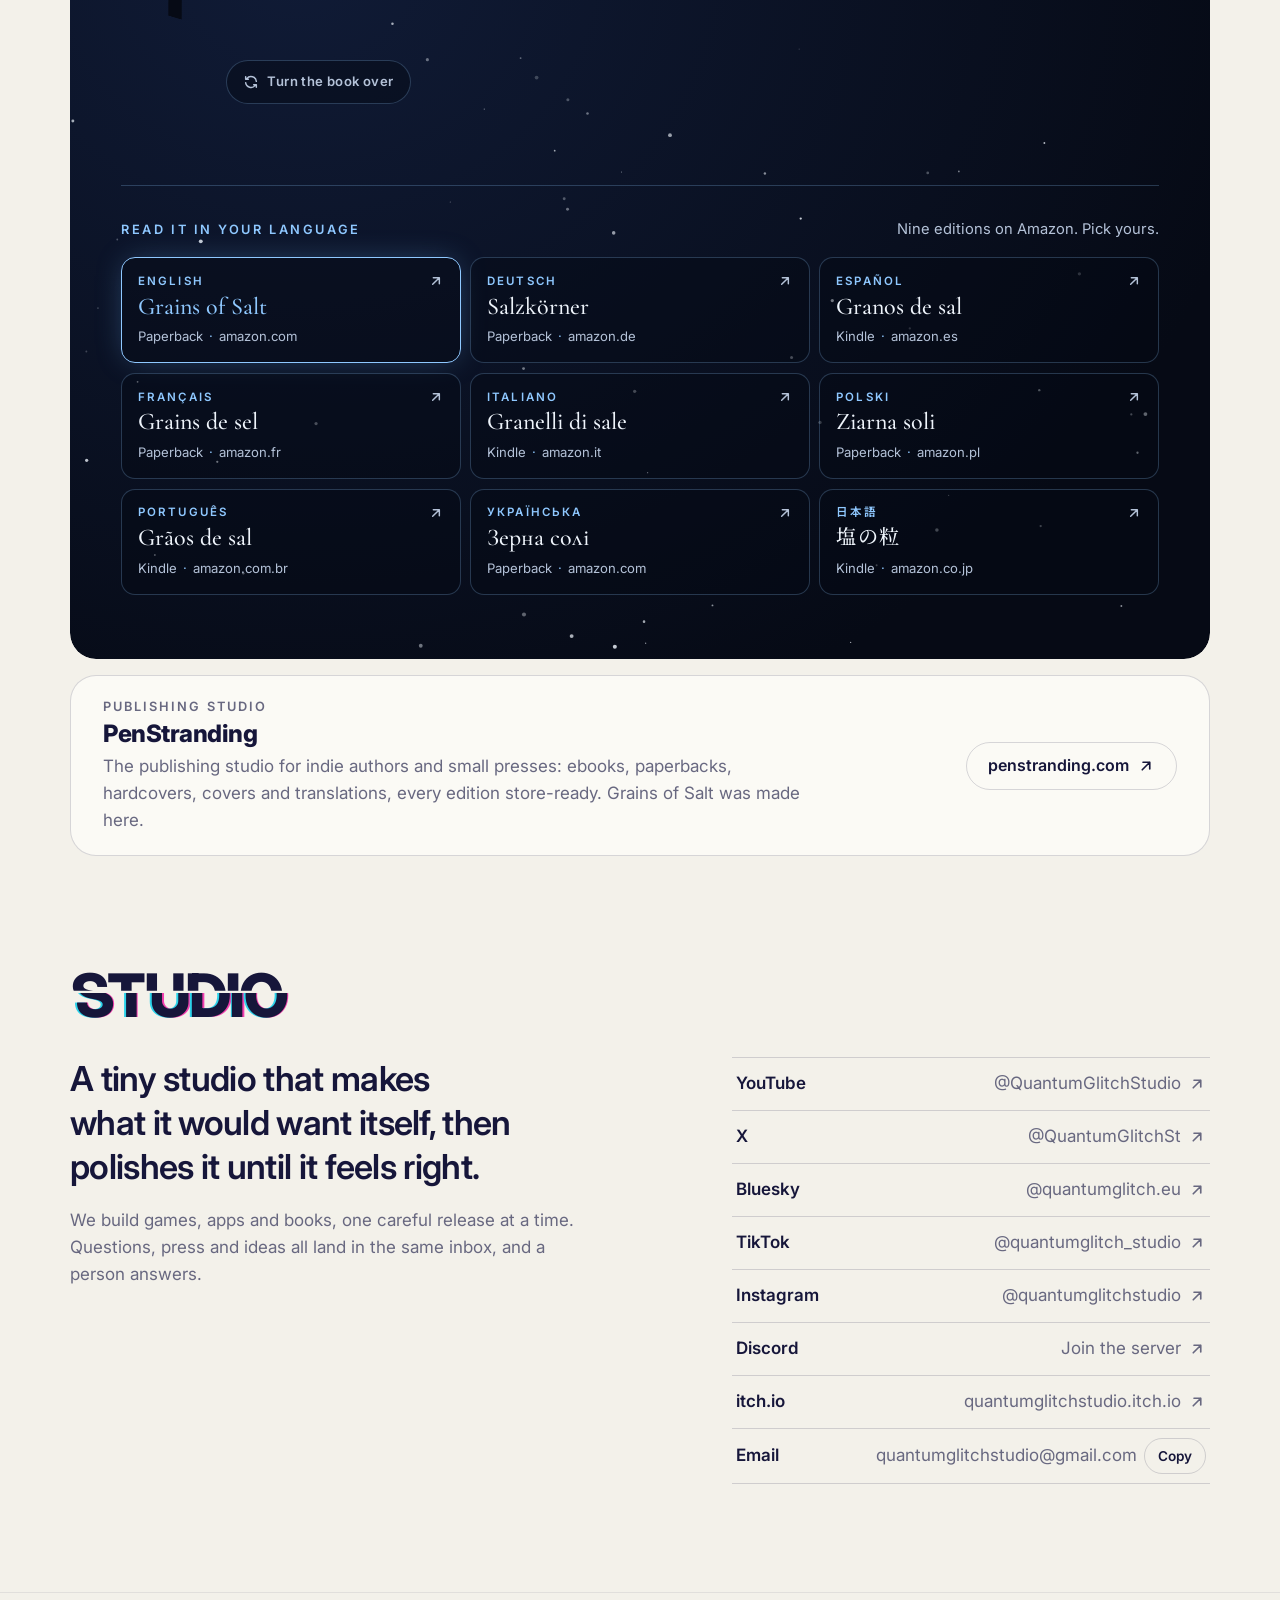
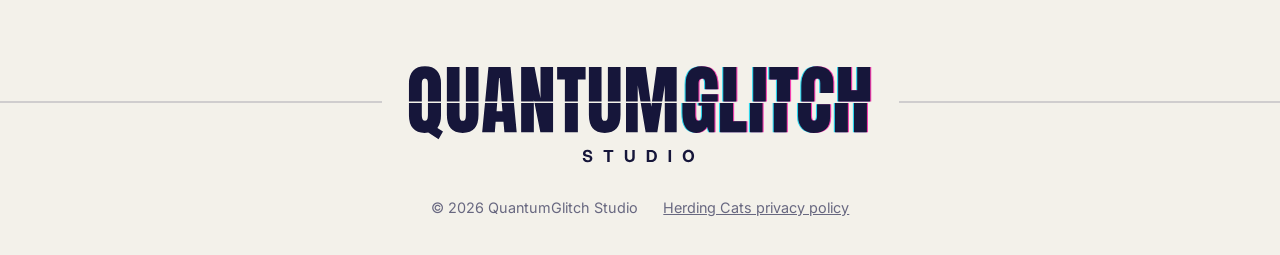
==== commit 4e67c9c2: "Home page: ask for the style sheet and the script by version GitHub Pages lets a browser keep every " ====
--- a/index.html
+++ b/index.html
@@ -23,7 +23,7 @@
 <meta name="twitter:card" content="summary_large_image">
 <link rel="preload" href="assets/home/fonts/inter-latin-var.woff2" as="font" type="font/woff2" crossorigin>
 <link rel="preload" href="assets/home/fonts/fredoka-latin-var.woff2" as="font" type="font/woff2" crossorigin>
-<link rel="stylesheet" href="assets/home/home.css">
+<link rel="stylesheet" href="assets/home/home.css?v=f75865c8">
 <script>
 (function(){var d=document.documentElement;d.classList.add('js');try{var t=localStorage.getItem('qg-theme');if(t==='light'||t==='dark')d.dataset.theme=t}catch(e){}if(matchMedia('(prefers-reduced-motion: reduce)').matches||location.hash==='#still')d.classList.add('calm')})();
 </script>
@@ -270,6 +270,6 @@
   </div>
 </footer>
 
-<script src="assets/home/home.js" defer></script>
+<script src="assets/home/home.js?v=7427b115" defer></script>
 </body>
 </html>
